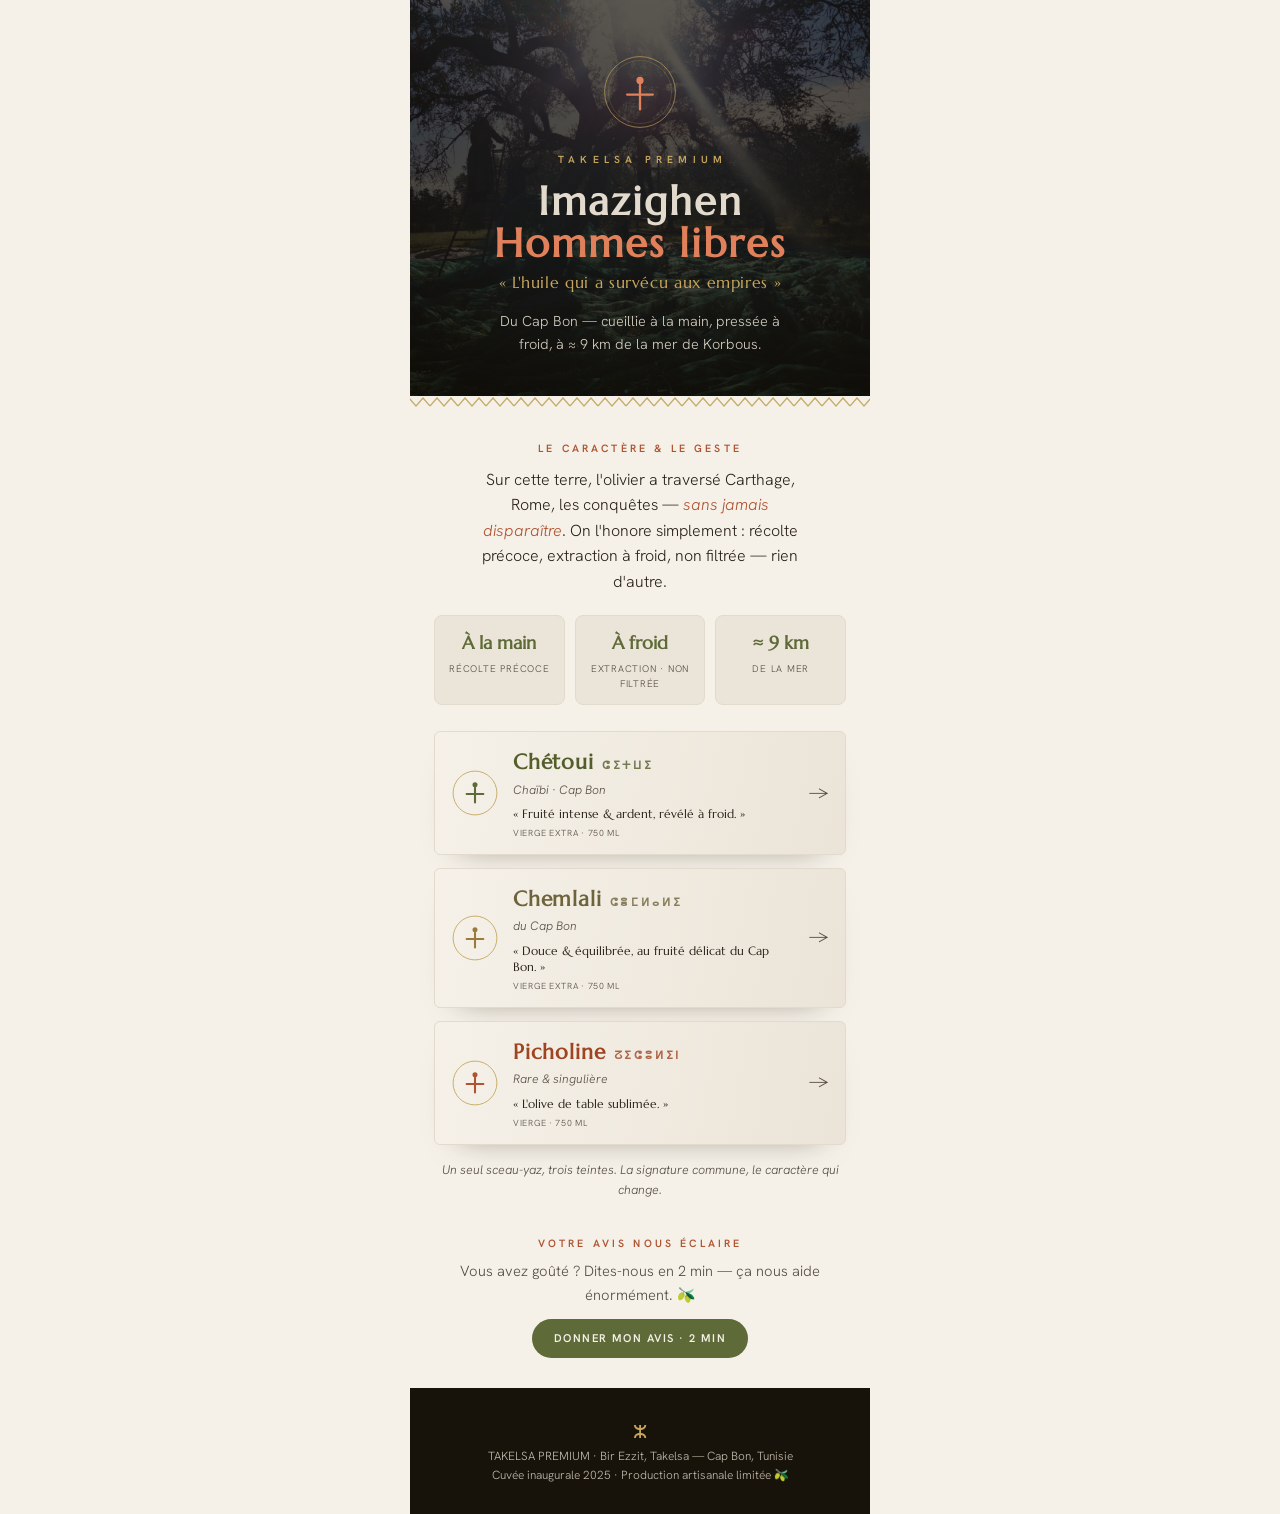
==== index.html @ 205f256e "feat(site): deploie alignement v9 — Marcellus, 9 km Korbous, Bir Ezzit, email retire Aligne le site " ====
<!DOCTYPE html>
<html lang="fr">
<head>
<meta charset="UTF-8" />
<meta name="viewport" content="width=device-width, initial-scale=1.0" />
<title>TAKELSA PREMIUM — Huile d'olive du Cap Bon</title>
<meta name="description" content="Huile d'olive du Cap Bon — Chétoui, Chemlali, Picholine. Récolte 2025, cueillie à la main, pressée à froid." />
<link rel="icon" href="favicon.svg" type="image/svg+xml" />
<meta property="og:type" content="website" />
<meta property="og:site_name" content="TAKELSA PREMIUM" />
<meta property="og:title" content="TAKELSA PREMIUM — L'huile qui a survécu aux empires" />
<meta property="og:description" content="Huile d'olive du Cap Bon · Chétoui · Chemlali · Picholine · Récolte 2025." />
<meta property="og:image" content="https://bh216-tak.github.io/takelsa-premium/img/og-image.jpg" />
<meta property="og:url" content="https://bh216-tak.github.io/takelsa-premium/" />
<meta name="twitter:card" content="summary_large_image" />
<link rel="preconnect" href="https://fonts.googleapis.com">
<link rel="preconnect" href="https://fonts.gstatic.com" crossorigin>
<link href="https://fonts.googleapis.com/css2?family=Marcellus&family=Hanken+Grotesk:wght@300;400;500;600&display=swap" rel="stylesheet">
<style>
  :root{
    --parch:oklch(96% 0.012 85); --parch-2:oklch(92% 0.018 80); --bone:oklch(89% 0.02 80);
    --ink:oklch(26% 0.02 70); --ink-soft:oklch(42% 0.02 70);
    --stone:oklch(19% 0.018 80); --stone-2:oklch(27% 0.02 90);
    --olive:oklch(50% 0.075 120); --gold:oklch(74% 0.10 85); --henna:oklch(55% 0.13 40);
    --line:oklch(82% 0.02 80);
    --display:"Marcellus",Georgia,serif; --body:"Hanken Grotesk","Helvetica Neue",Arial,sans-serif;
  }
  *{box-sizing:border-box;margin:0;padding:0}
  html{scroll-behavior:smooth}
  body{background:var(--parch);color:var(--ink);font-family:var(--body);font-weight:300;line-height:1.6;-webkit-font-smoothing:antialiased}
  .wrap{max-width:460px;margin:0 auto}
  .col{padding:0 24px}

  /* Héro photo + voile sombre (lisibilité) */
  .hero{position:relative;text-align:center;color:var(--bone);padding:54px 24px 40px;
    background:linear-gradient(to bottom, oklch(17% 0.02 80/.70), oklch(15% 0.02 80/.82)),
      url("img/hero-oliviers.jpg") center 30%/cover no-repeat}
  .hero .seal{margin:0 auto 14px}
  .hero .brand{font-weight:600;font-size:.64rem;letter-spacing:.5em;padding-left:.5em;color:var(--gold);text-transform:uppercase}
  .hero h1{font-family:var(--display);font-weight:600;font-size:2.5rem;letter-spacing:.05em;line-height:1.05;margin:12px 0 6px}
  .hero h1 .free{color:oklch(70% 0.13 42)}
  .hero .ethos{font-family:var(--display);font-weight:500;font-size:1rem;letter-spacing:.04em;color:var(--gold)}
  .hero .sub{max-width:36ch;margin:14px auto 0;font-size:.9rem;color:oklch(86% 0.02 85)}

  .weave{height:12px;background-repeat:repeat-x;background-position:center;opacity:.7;
    background-image:url("data:image/svg+xml;utf8,<svg xmlns='http://www.w3.org/2000/svg' width='28' height='12'><path d='M0 10 L7 2 L14 10 L21 2 L28 10' fill='none' stroke='%23b08b2e' stroke-width='1.2'/></svg>")}

  /* Bande intro compacte (caractère + geste fusionnés) */
  .intro{padding:32px 24px 8px;text-align:center}
  .eyebrow{font-weight:600;font-size:.66rem;letter-spacing:.3em;text-transform:uppercase;color:var(--henna)}
  .intro p{font-size:1rem;color:var(--ink);max-width:38ch;margin:10px auto 0}
  .intro em{color:var(--henna);font-style:italic}
  .stats{display:flex;gap:10px;margin:20px auto 0;max-width:412px}
  .stat{flex:1;text-align:center;background:var(--parch-2);border:1px solid var(--bone);border-radius:8px;padding:13px 6px}
  .stat .n{font-family:var(--display);font-weight:600;font-size:1.1rem;color:var(--olive)}
  .stat .l{font-size:.6rem;letter-spacing:.08em;text-transform:uppercase;color:var(--ink-soft);margin-top:4px}

  /* « Un sceau, trois caractères » — étiquettes PAYSAGE, cliquables */
  .shelf{display:flex;flex-direction:column;gap:13px;margin-top:18px}
  a.lab{display:flex;align-items:center;gap:14px;text-decoration:none;color:inherit;
    background:linear-gradient(100deg,var(--parch),var(--parch-2));
    border:1px solid var(--bone);border-radius:6px;padding:14px 16px;
    box-shadow:0 16px 32px -26px oklch(30% 0.04 80/.6);transition:transform .12s ease}
  a.lab:active{transform:scale(.995)}
  .lab .seal{flex:none}
  .lab .mid{flex:1;min-width:0}
  .lab .vname{font-family:var(--display);font-weight:600;font-size:1.3rem;letter-spacing:.04em;display:flex;align-items:baseline;gap:8px}
  .lab .vtifi{font-family:var(--display);font-size:.68rem;letter-spacing:.26em;opacity:.8}
  .lab .terroir{font-style:italic;font-size:.76rem;color:var(--ink-soft);margin-top:1px}
  .lab .phrase{font-family:var(--display);font-size:.74rem;color:var(--ink);margin-top:6px;line-height:1.35}
  .lab .grade{font-size:.55rem;letter-spacing:.08em;text-transform:uppercase;color:var(--ink-soft);margin-top:4px}
  .lab .arrow{flex:none;color:var(--ink-soft);font-size:1.15rem;align-self:center}
  .cap{text-align:center;color:var(--ink-soft);font-size:.78rem;font-style:italic;margin-top:16px}

  .avis{text-align:center;padding:34px 24px 10px}
  .avis p{color:var(--ink-soft);font-size:.92rem}
  .btn{display:inline-block;margin-top:12px;background:var(--olive);color:var(--parch);text-decoration:none;font-weight:600;font-size:.7rem;letter-spacing:.13em;text-transform:uppercase;padding:11px 22px;border-radius:22px}
  .mail{margin-top:14px;font-size:.88rem;color:var(--ink-soft)}
  .mail a{color:var(--ink-soft)}
  footer{background:var(--stone);color:oklch(80% 0.02 85);text-align:center;padding:30px 24px;font-size:.74rem;margin-top:20px}
  footer .tifi{font-family:var(--display);color:var(--gold);font-size:1.1rem}

  /* Apparition douce au scroll + sceau yaz qui se trace */
  @keyframes yaz-draw{ to{ stroke-dashoffset:0 } }
  @keyframes seal-fade{ from{opacity:0} to{opacity:1} }
  @media (prefers-reduced-motion: no-preference){
    .reveal{opacity:0;transform:translateY(14px);transition:opacity .6s ease, transform .6s ease}
    .reveal.in{opacity:1;transform:none}
    .hero .seal{animation:seal-fade 1.6s ease forwards}
    .hero .seal circle,.hero .seal line,.hero .seal path{stroke-dasharray:360;stroke-dashoffset:360;animation:yaz-draw 1.7s ease-out forwards}
  }
</style>
</head>
<body>
<div class="wrap">

  <header class="hero">
    <svg class="seal" width="76" height="76" viewBox="0 0 118 118" aria-label="Sceau TAKELSA — yaz amazigh (homme libre)">
      <circle cx="59" cy="59" r="55" fill="none" stroke="oklch(74% 0.10 85)" stroke-width="1"/>
      <circle cx="59" cy="59" r="49" fill="none" stroke="oklch(74% 0.10 85)" stroke-width="0.5" opacity="0.6"/>
      <g stroke="oklch(70% 0.13 42)" stroke-width="3.6" stroke-linecap="round" fill="none">
        <circle cx="59" cy="41" r="5.6" fill="oklch(70% 0.13 42)" stroke="none"/>
        <line x1="59" y1="48" x2="59" y2="86"/><line x1="39" y1="63" x2="79" y2="63"/></g>
    </svg>
    <div class="brand">Takelsa Premium</div>
    <h1>Imazighen<br/><span class="free">Hommes libres</span></h1>
    <div class="ethos">« L'huile qui a survécu aux empires »</div>
    <p class="sub">Du Cap Bon — cueillie à la main, pressée à froid, à ≈ 9 km de la mer de Korbous.</p>
  </header>

  <div class="weave"></div>

  <section class="intro reveal">
    <div class="eyebrow">Le caractère &amp; le geste</div>
    <p>Sur cette terre, l'olivier a traversé Carthage, Rome, les conquêtes — <em>sans jamais disparaître</em>. On l'honore simplement : récolte précoce, extraction à froid, non filtrée — rien d'autre.</p>
    <div class="stats">
      <div class="stat"><div class="n">À la main</div><div class="l">Récolte précoce</div></div>
      <div class="stat"><div class="n">À froid</div><div class="l">Extraction · non filtrée</div></div>
      <div class="stat"><div class="n">≈ 9 km</div><div class="l">De la mer</div></div>
    </div>
  </section>

  <section class="col reveal">
    <div class="shelf">

      <a class="lab" href="chetoui.html">
        <svg class="seal" width="48" height="48" viewBox="0 0 46 46" aria-hidden="true">
          <circle cx="23" cy="23" r="21" fill="none" stroke="oklch(72% 0.10 85)" stroke-width="0.8"/>
          <g stroke="oklch(50% 0.075 120)" stroke-width="2" stroke-linecap="round" fill="none">
            <circle cx="23" cy="15" r="2.4" fill="oklch(50% 0.075 120)" stroke="none"/>
            <line x1="23" y1="18" x2="23" y2="32"/><line x1="15" y1="24" x2="31" y2="24"/></g>
        </svg>
        <div class="mid">
          <div class="vname" style="color:oklch(46% 0.075 120)">Chétoui <span class="vtifi">ⵛⵉⵜⵡⵉ</span></div>
          <div class="terroir">Chaïbi · Cap Bon</div>
          <div class="phrase">« Fruité intense &amp; ardent, révélé à froid. »</div>
          <div class="grade">Vierge Extra · 750 ml</div>
        </div>
        <span class="arrow">→</span>
      </a>

      <a class="lab" href="chemlali.html">
        <svg class="seal" width="48" height="48" viewBox="0 0 46 46" aria-hidden="true">
          <circle cx="23" cy="23" r="21" fill="none" stroke="oklch(72% 0.10 85)" stroke-width="0.8"/>
          <g stroke="oklch(60% 0.09 85)" stroke-width="2" stroke-linecap="round" fill="none">
            <circle cx="23" cy="15" r="2.4" fill="oklch(60% 0.09 85)" stroke="none"/>
            <line x1="23" y1="18" x2="23" y2="32"/><line x1="15" y1="24" x2="31" y2="24"/></g>
        </svg>
        <div class="mid">
          <div class="vname" style="color:oklch(50% 0.06 95)">Chemlali <span class="vtifi">ⵛⴻⵎⵍⴰⵍⵉ</span></div>
          <div class="terroir">du Cap Bon</div>
          <div class="phrase">« Douce &amp; équilibrée, au fruité délicat du Cap Bon. »</div>
          <div class="grade">Vierge Extra · 750 ml</div>
        </div>
        <span class="arrow">→</span>
      </a>

      <a class="lab" href="picholine.html">
        <svg class="seal" width="48" height="48" viewBox="0 0 46 46" aria-hidden="true">
          <circle cx="23" cy="23" r="21" fill="none" stroke="oklch(72% 0.10 85)" stroke-width="0.8"/>
          <g stroke="oklch(55% 0.13 40)" stroke-width="2" stroke-linecap="round" fill="none">
            <circle cx="23" cy="15" r="2.4" fill="oklch(55% 0.13 40)" stroke="none"/>
            <line x1="23" y1="18" x2="23" y2="32"/><line x1="15" y1="24" x2="31" y2="24"/></g>
        </svg>
        <div class="mid">
          <div class="vname" style="color:oklch(50% 0.13 40)">Picholine <span class="vtifi">ⵒⵉⵛⵓⵍⵉⵏ</span></div>
          <div class="terroir">Rare &amp; singulière</div>
          <div class="phrase">« L'olive de table sublimée. »</div>
          <div class="grade">Vierge · 750 ml</div>
        </div>
        <span class="arrow">→</span>
      </a>

    </div>
    <p class="cap">Un seul sceau-yaz, trois teintes. La signature commune, le caractère qui change.</p>
  </section>

  <section class="avis reveal">
    <div class="eyebrow">Votre avis nous éclaire</div>
    <p style="margin-top:8px">Vous avez goûté ? Dites-nous en 2 min — ça nous aide énormément. 🫒</p>
    <a class="btn" href="https://forms.gle/2v7kGghkRocuxj216">Donner mon avis · 2 min</a>
    <!-- contact : formulaire d'avis uniquement (e-mail perso retiré 16/06) -->
  </section>

  <footer>
    <div class="tifi">ⵣ</div>
    TAKELSA PREMIUM · Bir Ezzit, Takelsa — Cap Bon, Tunisie<br/>Cuvée inaugurale 2025 · Production artisanale limitée 🫒
  </footer>

</div>

<script>
  (function(){
    var els = document.querySelectorAll('.reveal');
    if (window.matchMedia && window.matchMedia('(prefers-reduced-motion: no-preference)').matches && 'IntersectionObserver' in window){
      var io = new IntersectionObserver(function(entries){
        entries.forEach(function(e){ if(e.isIntersecting){ e.target.classList.add('in'); io.unobserve(e.target); } });
      }, {threshold:.12});
      els.forEach(function(el){ io.observe(el); });
    } else {
      els.forEach(function(el){ el.classList.add('in'); });
    }
  })();
</script>
</body>
</html>
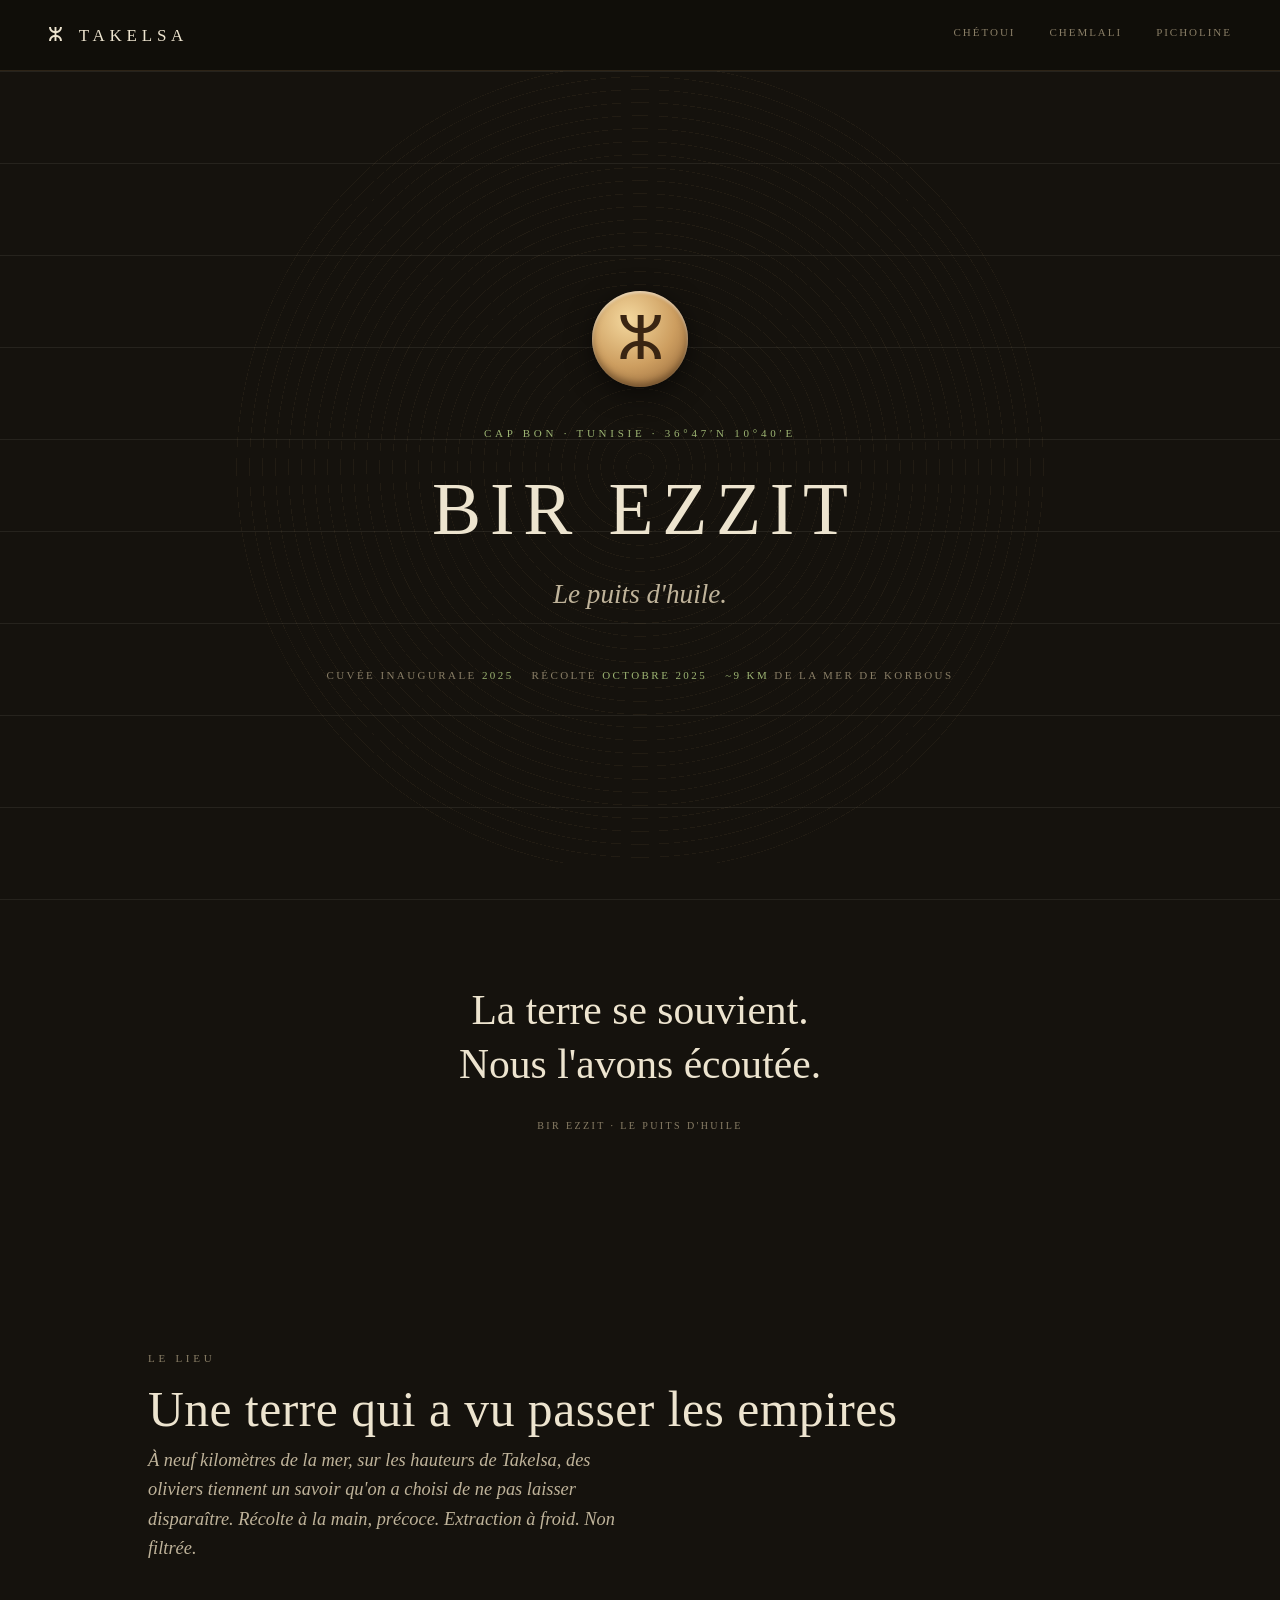
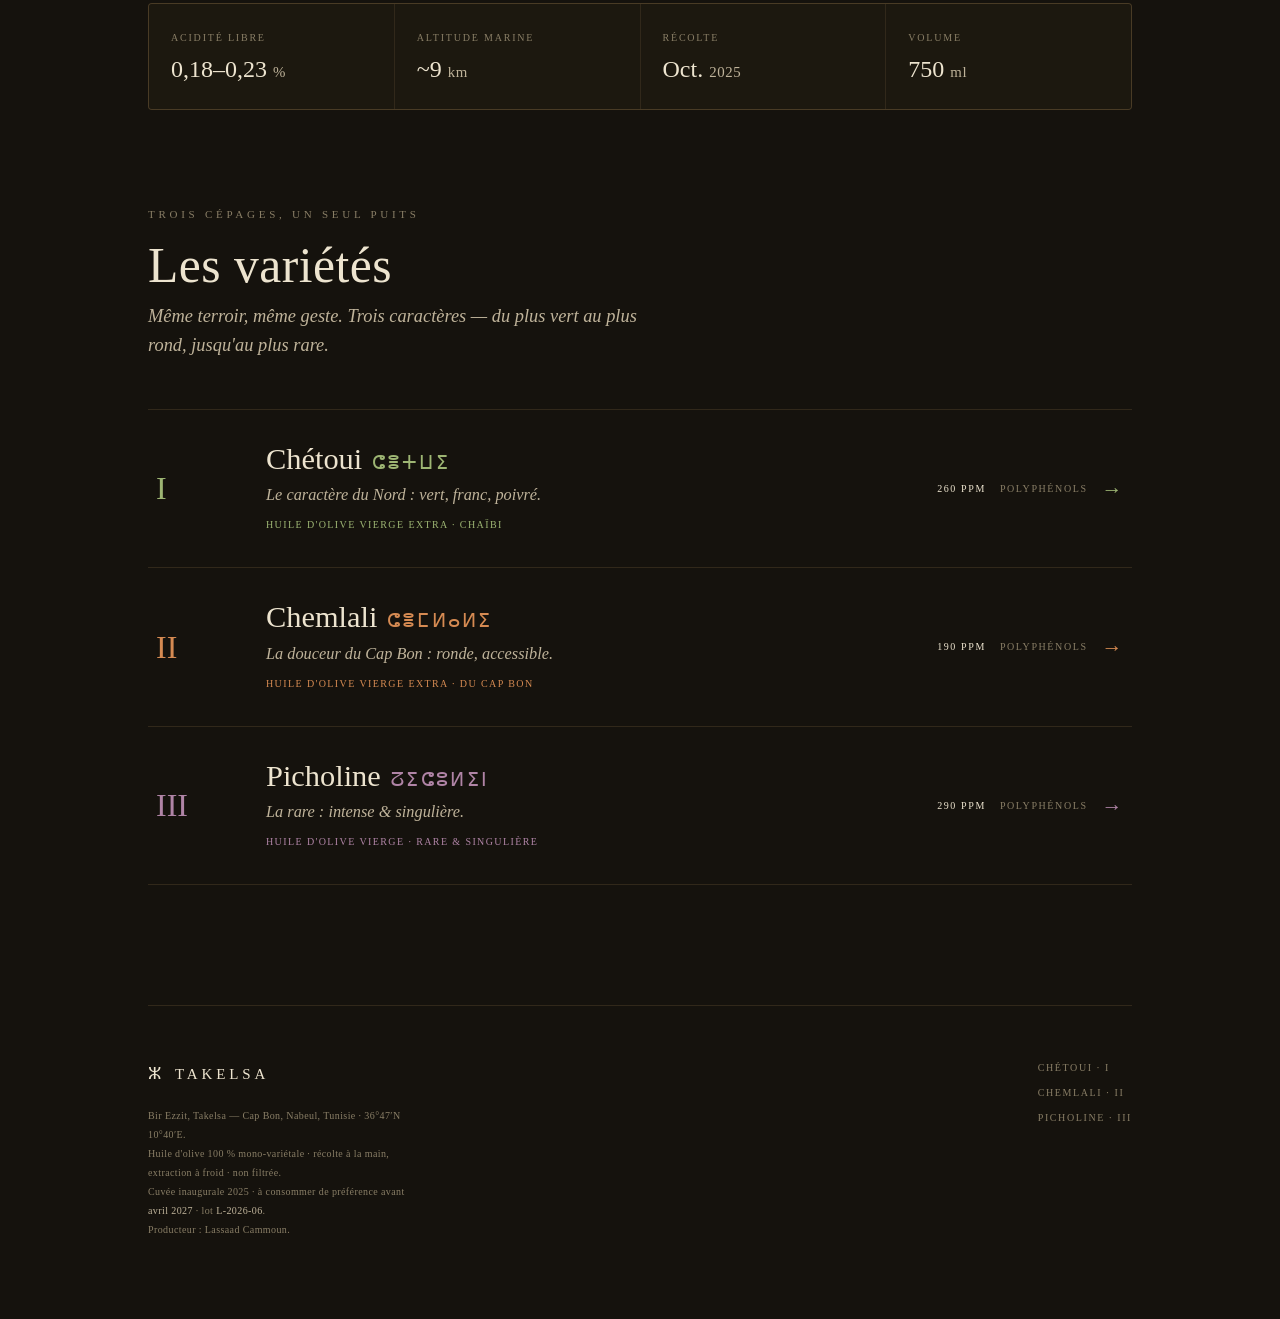
==== commit 23d48eb0: "feat(site): refonte Le Puits (Claude Design) - tellurique, sobre, humble 4 pages refondues (accueil " ====
--- a/index.html
+++ b/index.html
@@ -1,206 +1,124 @@
+<!-- @dsCard group="Site" viewport="1080x760" name="Site — Accueil" subtitle="Registre tellurique Imazighen · le terroir en avant, le producteur effacé" -->
 <!DOCTYPE html>
 <html lang="fr">
 <head>
-<meta charset="UTF-8" />
-<meta name="viewport" content="width=device-width, initial-scale=1.0" />
-<title>TAKELSA PREMIUM — Huile d'olive du Cap Bon</title>
-<meta name="description" content="Huile d'olive du Cap Bon — Chétoui, Chemlali, Picholine. Récolte 2025, cueillie à la main, pressée à froid." />
-<link rel="icon" href="favicon.svg" type="image/svg+xml" />
-<meta property="og:type" content="website" />
-<meta property="og:site_name" content="TAKELSA PREMIUM" />
-<meta property="og:title" content="TAKELSA PREMIUM — L'huile qui a survécu aux empires" />
-<meta property="og:description" content="Huile d'olive du Cap Bon · Chétoui · Chemlali · Picholine · Récolte 2025." />
-<meta property="og:image" content="https://bh216-tak.github.io/takelsa-premium/img/og-image.jpg" />
-<meta property="og:url" content="https://bh216-tak.github.io/takelsa-premium/" />
-<meta name="twitter:card" content="summary_large_image" />
-<link rel="preconnect" href="https://fonts.googleapis.com">
-<link rel="preconnect" href="https://fonts.gstatic.com" crossorigin>
-<link href="https://fonts.googleapis.com/css2?family=Marcellus&family=Hanken+Grotesk:wght@300;400;500;600&display=swap" rel="stylesheet">
-<style>
-  :root{
-    --parch:oklch(96% 0.012 85); --parch-2:oklch(92% 0.018 80); --bone:oklch(89% 0.02 80);
-    --ink:oklch(26% 0.02 70); --ink-soft:oklch(42% 0.02 70);
-    --stone:oklch(19% 0.018 80); --stone-2:oklch(27% 0.02 90);
-    --olive:oklch(50% 0.075 120); --gold:oklch(74% 0.10 85); --henna:oklch(55% 0.13 40);
-    --line:oklch(82% 0.02 80);
-    --display:"Marcellus",Georgia,serif; --body:"Hanken Grotesk","Helvetica Neue",Arial,sans-serif;
-  }
-  *{box-sizing:border-box;margin:0;padding:0}
-  html{scroll-behavior:smooth}
-  body{background:var(--parch);color:var(--ink);font-family:var(--body);font-weight:300;line-height:1.6;-webkit-font-smoothing:antialiased}
-  .wrap{max-width:460px;margin:0 auto}
-  .col{padding:0 24px}
+<meta charset="utf-8" />
+<meta name="viewport" content="width=device-width, initial-scale=1" />
+<title>TAKELSA PREMIUM — Bir Ezzit, le puits d'huile</title>
+<link rel="stylesheet" href="../../styles.css" />
+<link rel="stylesheet" href="site.css" />
+</head>
+<body data-cepage="chetoui">
 
-  /* Héro photo + voile sombre (lisibilité) */
-  .hero{position:relative;text-align:center;color:var(--bone);padding:54px 24px 40px;
-    background:linear-gradient(to bottom, oklch(17% 0.02 80/.70), oklch(15% 0.02 80/.82)),
-      url("img/hero-oliviers.jpg") center 30%/cover no-repeat}
-  .hero .seal{margin:0 auto 14px}
-  .hero .brand{font-weight:600;font-size:.64rem;letter-spacing:.5em;padding-left:.5em;color:var(--gold);text-transform:uppercase}
-  .hero h1{font-family:var(--display);font-weight:600;font-size:2.5rem;letter-spacing:.05em;line-height:1.05;margin:12px 0 6px}
-  .hero h1 .free{color:oklch(70% 0.13 42)}
-  .hero .ethos{font-family:var(--display);font-weight:500;font-size:1rem;letter-spacing:.04em;color:var(--gold)}
-  .hero .sub{max-width:36ch;margin:14px auto 0;font-size:.9rem;color:oklch(86% 0.02 85)}
+  <nav class="nav">
+    <a class="brand" href="index.html"><span class="y">ⵣ</span><span class="wm">TAKELSA</span></a>
+    <div class="links">
+      <a href="chetoui.html">Chétoui</a>
+      <a href="chemlali.html">Chemlali</a>
+      <a href="picholine.html">Picholine</a>
+    </div>
+  </nav>
 
-  .weave{height:12px;background-repeat:repeat-x;background-position:center;opacity:.7;
-    background-image:url("data:image/svg+xml;utf8,<svg xmlns='http://www.w3.org/2000/svg' width='28' height='12'><path d='M0 10 L7 2 L14 10 L21 2 L28 10' fill='none' stroke='%23b08b2e' stroke-width='1.2'/></svg>")}
-
-  /* Bande intro compacte (caractère + geste fusionnés) */
-  .intro{padding:32px 24px 8px;text-align:center}
-  .eyebrow{font-weight:600;font-size:.66rem;letter-spacing:.3em;text-transform:uppercase;color:var(--henna)}
-  .intro p{font-size:1rem;color:var(--ink);max-width:38ch;margin:10px auto 0}
-  .intro em{color:var(--henna);font-style:italic}
-  .stats{display:flex;gap:10px;margin:20px auto 0;max-width:412px}
-  .stat{flex:1;text-align:center;background:var(--parch-2);border:1px solid var(--bone);border-radius:8px;padding:13px 6px}
-  .stat .n{font-family:var(--display);font-weight:600;font-size:1.1rem;color:var(--olive)}
-  .stat .l{font-size:.6rem;letter-spacing:.08em;text-transform:uppercase;color:var(--ink-soft);margin-top:4px}
-
-  /* « Un sceau, trois caractères » — étiquettes PAYSAGE, cliquables */
-  .shelf{display:flex;flex-direction:column;gap:13px;margin-top:18px}
-  a.lab{display:flex;align-items:center;gap:14px;text-decoration:none;color:inherit;
-    background:linear-gradient(100deg,var(--parch),var(--parch-2));
-    border:1px solid var(--bone);border-radius:6px;padding:14px 16px;
-    box-shadow:0 16px 32px -26px oklch(30% 0.04 80/.6);transition:transform .12s ease}
-  a.lab:active{transform:scale(.995)}
-  .lab .seal{flex:none}
-  .lab .mid{flex:1;min-width:0}
-  .lab .vname{font-family:var(--display);font-weight:600;font-size:1.3rem;letter-spacing:.04em;display:flex;align-items:baseline;gap:8px}
-  .lab .vtifi{font-family:var(--display);font-size:.68rem;letter-spacing:.26em;opacity:.8}
-  .lab .terroir{font-style:italic;font-size:.76rem;color:var(--ink-soft);margin-top:1px}
-  .lab .phrase{font-family:var(--display);font-size:.74rem;color:var(--ink);margin-top:6px;line-height:1.35}
-  .lab .grade{font-size:.55rem;letter-spacing:.08em;text-transform:uppercase;color:var(--ink-soft);margin-top:4px}
-  .lab .arrow{flex:none;color:var(--ink-soft);font-size:1.15rem;align-self:center}
-  .cap{text-align:center;color:var(--ink-soft);font-size:.78rem;font-style:italic;margin-top:16px}
-
-  .avis{text-align:center;padding:34px 24px 10px}
-  .avis p{color:var(--ink-soft);font-size:.92rem}
-  .btn{display:inline-block;margin-top:12px;background:var(--olive);color:var(--parch);text-decoration:none;font-weight:600;font-size:.7rem;letter-spacing:.13em;text-transform:uppercase;padding:11px 22px;border-radius:22px}
-  .mail{margin-top:14px;font-size:.88rem;color:var(--ink-soft)}
-  .mail a{color:var(--ink-soft)}
-  footer{background:var(--stone);color:oklch(80% 0.02 85);text-align:center;padding:30px 24px;font-size:.74rem;margin-top:20px}
-  footer .tifi{font-family:var(--display);color:var(--gold);font-size:1.1rem}
-
-  /* Apparition douce au scroll + sceau yaz qui se trace */
-  @keyframes yaz-draw{ to{ stroke-dashoffset:0 } }
-  @keyframes seal-fade{ from{opacity:0} to{opacity:1} }
-  @media (prefers-reduced-motion: no-preference){
-    .reveal{opacity:0;transform:translateY(14px);transition:opacity .6s ease, transform .6s ease}
-    .reveal.in{opacity:1;transform:none}
-    .hero .seal{animation:seal-fade 1.6s ease forwards}
-    .hero .seal circle,.hero .seal line,.hero .seal path{stroke-dasharray:360;stroke-dashoffset:360;animation:yaz-draw 1.7s ease-out forwards}
-  }
-</style>
-</head>
-<body>
-<div class="wrap">
-
+  <!-- ===== HERO ===== -->
   <header class="hero">
-    <svg class="seal" width="76" height="76" viewBox="0 0 118 118" aria-label="Sceau TAKELSA — yaz amazigh (homme libre)">
-      <circle cx="59" cy="59" r="55" fill="none" stroke="oklch(74% 0.10 85)" stroke-width="1"/>
-      <circle cx="59" cy="59" r="49" fill="none" stroke="oklch(74% 0.10 85)" stroke-width="0.5" opacity="0.6"/>
-      <g stroke="oklch(70% 0.13 42)" stroke-width="3.6" stroke-linecap="round" fill="none">
-        <circle cx="59" cy="41" r="5.6" fill="oklch(70% 0.13 42)" stroke="none"/>
-        <line x1="59" y1="48" x2="59" y2="86"/><line x1="39" y1="63" x2="79" y2="63"/></g>
-    </svg>
-    <div class="brand">Takelsa Premium</div>
-    <h1>Imazighen<br/><span class="free">Hommes libres</span></h1>
-    <div class="ethos">« L'huile qui a survécu aux empires »</div>
-    <p class="sub">Du Cap Bon — cueillie à la main, pressée à froid, à ≈ 9 km de la mer de Korbous.</p>
+    <div class="puits"></div>
+    <div class="coin">ⵣ</div>
+    <div class="eyebrow">Cap Bon · Tunisie · 36°47′N 10°40′E</div>
+    <h1 class="display">BIR EZZIT</h1>
+    <div class="lede">Le puits d'huile.</div>
+    <div class="coords">
+      <span>Cuvée inaugurale <b>2025</b></span>
+      <span>Récolte <b>octobre 2025</b></span>
+      <span><b>~9 km</b> de la mer de Korbous</span>
+    </div>
   </header>
 
-  <div class="weave"></div>
+  <div class="wrap">
 
-  <section class="intro reveal">
-    <div class="eyebrow">Le caractère &amp; le geste</div>
-    <p>Sur cette terre, l'olivier a traversé Carthage, Rome, les conquêtes — <em>sans jamais disparaître</em>. On l'honore simplement : récolte précoce, extraction à froid, non filtrée — rien d'autre.</p>
-    <div class="stats">
-      <div class="stat"><div class="n">À la main</div><div class="l">Récolte précoce</div></div>
-      <div class="stat"><div class="n">À froid</div><div class="l">Extraction · non filtrée</div></div>
-      <div class="stat"><div class="n">≈ 9 km</div><div class="l">De la mer</div></div>
-    </div>
-  </section>
+    <!-- ===== MANIFESTO ===== -->
+    <section class="manifesto reveal">
+      <p>La terre se souvient. Nous l'avons écoutée.</p>
+      <div class="src">Bir Ezzit · le puits d'huile</div>
+    </section>
 
-  <section class="col reveal">
-    <div class="shelf">
+    <!-- ===== TERROIR ===== -->
+    <section>
+      <div class="shead reveal">
+        <span class="eyebrow dim">Le lieu</span>
+        <h2 class="display">Une terre qui a vu passer les empires</h2>
+        <p class="sub">À neuf kilomètres de la mer, sur les hauteurs de Takelsa, des oliviers tiennent un savoir qu'on a choisi de ne pas laisser disparaître. Récolte à la main, précoce. Extraction à froid. Non filtrée.</p>
+      </div>
+      <div class="facts-strip reveal">
+        <div class="cell"><div class="k">Acidité libre</div><div class="v">0,18–0,23 <small>%</small></div></div>
+        <div class="cell"><div class="k">Altitude marine</div><div class="v">~9 <small>km</small></div></div>
+        <div class="cell"><div class="k">Récolte</div><div class="v">Oct. <small>2025</small></div></div>
+        <div class="cell"><div class="k">Volume</div><div class="v">750 <small>ml</small></div></div>
+      </div>
+    </section>
 
-      <a class="lab" href="chetoui.html">
-        <svg class="seal" width="48" height="48" viewBox="0 0 46 46" aria-hidden="true">
-          <circle cx="23" cy="23" r="21" fill="none" stroke="oklch(72% 0.10 85)" stroke-width="0.8"/>
-          <g stroke="oklch(50% 0.075 120)" stroke-width="2" stroke-linecap="round" fill="none">
-            <circle cx="23" cy="15" r="2.4" fill="oklch(50% 0.075 120)" stroke="none"/>
-            <line x1="23" y1="18" x2="23" y2="32"/><line x1="15" y1="24" x2="31" y2="24"/></g>
-        </svg>
-        <div class="mid">
-          <div class="vname" style="color:oklch(46% 0.075 120)">Chétoui <span class="vtifi">ⵛⵉⵜⵡⵉ</span></div>
-          <div class="terroir">Chaïbi · Cap Bon</div>
-          <div class="phrase">« Fruité intense &amp; ardent, révélé à froid. »</div>
-          <div class="grade">Vierge Extra · 750 ml</div>
+    <!-- ===== LES TROIS ===== -->
+    <section>
+      <div class="shead reveal">
+        <span class="eyebrow dim">Trois cépages, un seul puits</span>
+        <h2 class="display">Les variétés</h2>
+        <p class="sub">Même terroir, même geste. Trois caractères — du plus vert au plus rond, jusqu'au plus rare.</p>
+      </div>
+
+      <div class="varlist reveal">
+        <a class="varrow" href="chetoui.html" style="--vacc:#9DB573">
+          <div class="num">I</div>
+          <div class="meta">
+            <div class="nm">Chétoui<span class="tif">ⵛⴻⵜⵡⵉ</span></div>
+            <div class="ln">Le caractère du Nord : vert, franc, poivré.</div>
+            <div class="cl">Huile d'Olive Vierge Extra · Chaïbi</div>
+          </div>
+          <div class="go"><span class="poly">260 ppm</span><span>polyphénols</span><span class="arr">→</span></div>
+        </a>
+
+        <a class="varrow" href="chemlali.html" style="--vacc:#D58A52">
+          <div class="num">II</div>
+          <div class="meta">
+            <div class="nm">Chemlali<span class="tif">ⵛⴻⵎⵍⴰⵍⵉ</span></div>
+            <div class="ln">La douceur du Cap Bon : ronde, accessible.</div>
+            <div class="cl">Huile d'Olive Vierge Extra · du Cap Bon</div>
+          </div>
+          <div class="go"><span class="poly">190 ppm</span><span>polyphénols</span><span class="arr">→</span></div>
+        </a>
+
+        <a class="varrow" href="picholine.html" style="--vacc:#B084A6">
+          <div class="num">III</div>
+          <div class="meta">
+            <div class="nm">Picholine<span class="tif">ⵒⵉⵛⵓⵍⵉⵏ</span></div>
+            <div class="ln">La rare : intense &amp; singulière.</div>
+            <div class="cl">Huile d'Olive Vierge · rare &amp; singulière</div>
+          </div>
+          <div class="go"><span class="poly">290 ppm</span><span>polyphénols</span><span class="arr">→</span></div>
+        </a>
+      </div>
+    </section>
+
+    <!-- ===== FOOTER ===== -->
+    <footer class="foot reveal">
+      <div class="frow">
+        <div>
+          <div class="brand"><span class="y">ⵣ</span><span class="wm">TAKELSA</span></div>
+          <p class="legal" style="margin-top:18px">
+            Bir Ezzit, Takelsa — Cap Bon, Nabeul, Tunisie · 36°47′N 10°40′E.<br>
+            Huile d'olive 100 % mono-variétale · récolte à la main, extraction à froid · non filtrée.<br>
+            Cuvée inaugurale 2025 · à consommer de préférence avant <b>avril 2027</b> · lot <b>L-2026-06</b>.<br>
+            Producteur : Lassaad Cammoun.
+          </p>
         </div>
-        <span class="arrow">→</span>
-      </a>
+        <div class="links">
+          <a href="chetoui.html">Chétoui · I</a>
+          <a href="chemlali.html">Chemlali · II</a>
+          <a href="picholine.html">Picholine · III</a>
+        </div>
+      </div>
+    </footer>
 
-      <a class="lab" href="chemlali.html">
-        <svg class="seal" width="48" height="48" viewBox="0 0 46 46" aria-hidden="true">
-          <circle cx="23" cy="23" r="21" fill="none" stroke="oklch(72% 0.10 85)" stroke-width="0.8"/>
-          <g stroke="oklch(60% 0.09 85)" stroke-width="2" stroke-linecap="round" fill="none">
-            <circle cx="23" cy="15" r="2.4" fill="oklch(60% 0.09 85)" stroke="none"/>
-            <line x1="23" y1="18" x2="23" y2="32"/><line x1="15" y1="24" x2="31" y2="24"/></g>
-        </svg>
-        <div class="mid">
-          <div class="vname" style="color:oklch(50% 0.06 95)">Chemlali <span class="vtifi">ⵛⴻⵎⵍⴰⵍⵉ</span></div>
-          <div class="terroir">du Cap Bon</div>
-          <div class="phrase">« Douce &amp; équilibrée, au fruité délicat du Cap Bon. »</div>
-          <div class="grade">Vierge Extra · 750 ml</div>
-        </div>
-        <span class="arrow">→</span>
-      </a>
+  </div>
 
-      <a class="lab" href="picholine.html">
-        <svg class="seal" width="48" height="48" viewBox="0 0 46 46" aria-hidden="true">
-          <circle cx="23" cy="23" r="21" fill="none" stroke="oklch(72% 0.10 85)" stroke-width="0.8"/>
-          <g stroke="oklch(55% 0.13 40)" stroke-width="2" stroke-linecap="round" fill="none">
-            <circle cx="23" cy="15" r="2.4" fill="oklch(55% 0.13 40)" stroke="none"/>
-            <line x1="23" y1="18" x2="23" y2="32"/><line x1="15" y1="24" x2="31" y2="24"/></g>
-        </svg>
-        <div class="mid">
-          <div class="vname" style="color:oklch(50% 0.13 40)">Picholine <span class="vtifi">ⵒⵉⵛⵓⵍⵉⵏ</span></div>
-          <div class="terroir">Rare &amp; singulière</div>
-          <div class="phrase">« L'olive de table sublimée. »</div>
-          <div class="grade">Vierge · 750 ml</div>
-        </div>
-        <span class="arrow">→</span>
-      </a>
-
-    </div>
-    <p class="cap">Un seul sceau-yaz, trois teintes. La signature commune, le caractère qui change.</p>
-  </section>
-
-  <section class="avis reveal">
-    <div class="eyebrow">Votre avis nous éclaire</div>
-    <p style="margin-top:8px">Vous avez goûté ? Dites-nous en 2 min — ça nous aide énormément. 🫒</p>
-    <a class="btn" href="https://forms.gle/2v7kGghkRocuxj216">Donner mon avis · 2 min</a>
-    <!-- contact : formulaire d'avis uniquement (e-mail perso retiré 16/06) -->
-  </section>
-
-  <footer>
-    <div class="tifi">ⵣ</div>
-    TAKELSA PREMIUM · Bir Ezzit, Takelsa — Cap Bon, Tunisie<br/>Cuvée inaugurale 2025 · Production artisanale limitée 🫒
-  </footer>
-
-</div>
-
-<script>
-  (function(){
-    var els = document.querySelectorAll('.reveal');
-    if (window.matchMedia && window.matchMedia('(prefers-reduced-motion: no-preference)').matches && 'IntersectionObserver' in window){
-      var io = new IntersectionObserver(function(entries){
-        entries.forEach(function(e){ if(e.isIntersecting){ e.target.classList.add('in'); io.unobserve(e.target); } });
-      }, {threshold:.12});
-      els.forEach(function(el){ io.observe(el); });
-    } else {
-      els.forEach(function(el){ el.classList.add('in'); });
-    }
-  })();
-</script>
+  <script src="site.js"></script>
 </body>
 </html>
--- a/site.css
+++ b/site.css
@@ -0,0 +1,191 @@
+/* TAKELSA PREMIUM — site (registre tellurique « Imazighen »)
+   Le site a le droit d'être plus profond que l'étiquette : fond sombre,
+   beaucoup de vide, le terroir et l'huile en avant, le producteur effacé.
+   Anti-slop : pas de drapeau, pas de folklore, pas de gradient text,
+   pas de glassmorphism. Le cuivre est le seul métal. */
+
+:root{
+  --night:    #100E09;   /* fond le plus profond */
+  --soil:     #15120D;   /* fond de base */
+  --soil-2:   #1C180F;   /* panneau surélevé */
+  --soil-3:   #221C12;   /* panneau le plus clair */
+  --strata:   rgba(218,174,110,.14);  /* hairline cuivrée sur sombre */
+  --strata-2: rgba(241,233,216,.08);
+
+  --on-soil:      #EDE4CF;   /* texte principal */
+  --on-soil-soft: #BFB39A;   /* secondaire */
+  --on-soil-mut:  #897E66;   /* tertiaire / légendes */
+
+  --acc:      var(--copper-hi);   /* accent par défaut (cuivre) */
+  --acc-deep: var(--copper);
+
+  --maxw: 1080px;
+}
+
+/* accents par cépage, éclaircis pour vivre sur le sombre */
+body[data-cepage="chetoui"] { --acc:#9DB573; --acc-deep:#6E8347; }
+body[data-cepage="chemlali"]{ --acc:#D58A52; --acc-deep:#A85F30; }
+body[data-cepage="picholine"]{ --acc:#AE83A4; --acc-deep:#76507060; }
+body[data-cepage="picholine"]{ --acc:#B084A6; --acc-deep:#7A5570; }
+
+*{box-sizing:border-box;}
+html{scroll-behavior:smooth;}
+body{
+  margin:0;background:var(--soil);color:var(--on-soil);
+  font-family:var(--font-sans);-webkit-font-smoothing:antialiased;
+  line-height:1.6;
+  /* strates sédimentaires + puits, extrêmement discrets */
+  background-image:
+    repeating-linear-gradient(0deg, var(--strata-2) 0 1px, transparent 1px 92px);
+  background-attachment:fixed;
+}
+
+/* ---- typographic primitives ---- */
+.display{font-family:var(--font-display);font-weight:400;letter-spacing:.01em;line-height:1.02;}
+.serif{font-family:var(--font-serif);}
+.mono{font-family:var(--font-mono);}
+.glyph{font-family:var(--font-glyph);}
+.eyebrow{font-family:var(--font-mono);font-size:11px;letter-spacing:.34em;text-transform:uppercase;color:var(--acc);}
+.eyebrow.dim{color:var(--on-soil-mut);}
+
+a{color:inherit;text-decoration:none;}
+
+/* ---- top nav (sobre, fixe) ---- */
+.nav{position:sticky;top:0;z-index:20;display:flex;align-items:center;justify-content:space-between;
+  padding:20px clamp(20px,5vw,48px);background:rgba(16,14,9,.82);border-bottom:1px solid var(--strata);
+  backdrop-filter:blur(2px);}
+.nav .brand{display:flex;align-items:baseline;gap:11px;}
+.nav .brand .y{font-family:var(--font-glyph);font-size:19px;color:var(--copper-hi);}
+.nav .brand .wm{font-family:var(--font-display);font-size:17px;letter-spacing:.28em;text-indent:.28em;color:var(--on-soil);}
+.nav .links{display:flex;gap:clamp(14px,3vw,34px);}
+.nav .links a{font-family:var(--font-mono);font-size:11px;letter-spacing:.18em;text-transform:uppercase;color:var(--on-soil-mut);
+  padding-bottom:4px;border-bottom:1px solid transparent;transition:color .25s,border-color .25s;}
+.nav .links a:hover{color:var(--on-soil);}
+.nav .links a[aria-current="page"]{color:var(--acc);border-color:var(--acc-deep);}
+
+/* ---- layout shell ---- */
+.wrap{max-width:var(--maxw);margin:0 auto;padding:0 clamp(20px,5vw,48px);}
+section{position:relative;}
+
+/* ---- puits motif (réutilisable, discret) ---- */
+.puits{position:absolute;border-radius:50%;pointer-events:none;
+  background:repeating-radial-gradient(circle at center, var(--strata) 0 .6px, transparent .6px 13px);
+  opacity:.6;}
+
+/* ---- hero accueil ---- */
+.hero{min-height:88vh;display:flex;flex-direction:column;justify-content:center;align-items:center;text-align:center;
+  padding:120px 0 80px;position:relative;overflow:hidden;}
+.hero .puits{width:min(86vw,820px);height:min(86vw,820px);top:50%;left:50%;transform:translate(-50%,-50%);opacity:.45;}
+.hero .coin{position:relative;width:96px;height:96px;border-radius:50%;display:grid;place-items:center;
+  font-family:var(--font-glyph);font-size:60px;color:#3A2512;margin-bottom:38px;
+  background:radial-gradient(circle at 38% 30%, #F4D89E, #CD9E60 52%, #8C5F33);
+  box-shadow:inset 0 2px 3px rgba(255,255,255,.5), inset 0 -4px 7px rgba(58,37,18,.5), 0 6px 26px rgba(0,0,0,.55);}
+.hero .eyebrow{position:relative;margin-bottom:30px;}
+.hero h1{position:relative;font-family:var(--font-display);font-weight:400;font-size:clamp(2.4rem,7vw,4.6rem);
+  letter-spacing:.12em;text-indent:.12em;margin:0;color:var(--on-soil);white-space:nowrap;}
+.hero .lede{position:relative;font-family:var(--font-serif);font-style:italic;font-size:clamp(1.2rem,3vw,1.7rem);
+  color:var(--on-soil-soft);margin-top:26px;white-space:nowrap;}
+.hero .coords{position:relative;margin-top:50px;font-family:var(--font-mono);font-size:11px;letter-spacing:.22em;
+  text-transform:uppercase;color:var(--on-soil-mut);display:flex;gap:18px;flex-wrap:wrap;justify-content:center;}
+.hero .coords b{color:var(--acc);font-weight:400;}
+
+/* ---- generic section heading ---- */
+.shead{padding:96px 0 0;}
+.shead .eyebrow{display:block;}
+.shead h2{font-family:var(--font-display);font-weight:400;font-size:clamp(2rem,4.5vw,3.1rem);margin:18px 0 0;color:var(--on-soil);}
+.shead .sub{font-family:var(--font-serif);font-style:italic;color:var(--on-soil-soft);font-size:1.15rem;margin-top:10px;max-width:54ch;}
+
+/* ---- manifesto band ---- */
+.manifesto{padding:120px 0;text-align:center;}
+.manifesto p{font-family:var(--font-display);font-weight:400;font-size:clamp(1.6rem,4vw,2.6rem);line-height:1.3;
+  color:var(--on-soil);max-width:18ch;margin:0 auto;}
+.manifesto .src{margin-top:26px;font-family:var(--font-mono);font-size:10px;letter-spacing:.24em;text-transform:uppercase;color:var(--on-soil-mut);}
+
+/* ---- terroir facts strip ---- */
+.facts-strip{display:grid;grid-template-columns:repeat(4,1fr);gap:1px;background:var(--strata);
+  border:1px solid var(--strata);border-radius:4px;overflow:hidden;margin-top:40px;}
+.facts-strip .cell{background:var(--soil-2);padding:26px 22px;}
+.facts-strip .k{font-family:var(--font-mono);font-size:10px;letter-spacing:.18em;text-transform:uppercase;color:var(--on-soil-mut);}
+.facts-strip .v{font-family:var(--font-display);font-size:1.5rem;color:var(--on-soil);margin-top:10px;line-height:1.1;}
+.facts-strip .v small{font-family:var(--font-mono);font-size:.62em;letter-spacing:.04em;color:var(--on-soil-soft);}
+@media(max-width:720px){.facts-strip{grid-template-columns:repeat(2,1fr);}}
+
+/* ---- variety index (accueil) ---- */
+.varlist{margin-top:48px;border-top:1px solid var(--strata);}
+.varrow{display:grid;grid-template-columns:64px 1fr auto;gap:clamp(16px,4vw,46px);align-items:center;
+  padding:34px 8px;border-bottom:1px solid var(--strata);transition:background .3s,padding-left .3s;position:relative;}
+.varrow:hover{background:var(--soil-2);padding-left:20px;}
+.varrow .num{font-family:var(--font-display);font-size:2rem;color:var(--vacc);}
+.varrow .meta .nm{font-family:var(--font-display);font-size:1.9rem;color:var(--on-soil);line-height:1;}
+.varrow .meta .nm .tif{font-family:var(--font-glyph);font-size:.62em;color:var(--vacc);margin-left:.5em;letter-spacing:.12em;}
+.varrow .meta .ln{font-family:var(--font-serif);font-style:italic;color:var(--on-soil-soft);margin-top:8px;font-size:1.02rem;}
+.varrow .meta .cl{font-family:var(--font-mono);font-size:10px;letter-spacing:.14em;text-transform:uppercase;color:var(--vacc);margin-top:9px;}
+.varrow .go{display:flex;align-items:center;gap:14px;font-family:var(--font-mono);font-size:10px;letter-spacing:.16em;text-transform:uppercase;color:var(--on-soil-mut);}
+.varrow .go .poly{color:var(--on-soil);}
+.varrow .go .arr{font-size:1.3rem;color:var(--vacc);transition:transform .3s;}
+.varrow:hover .go .arr{transform:translateX(6px);}
+@media(max-width:640px){.varrow{grid-template-columns:48px 1fr;}.varrow .go{grid-column:2;justify-content:flex-start;margin-top:6px;}}
+
+/* ---- variety page header ---- */
+.vhero{padding:140px 0 60px;position:relative;overflow:hidden;}
+.vhero .puits{width:min(60vw,560px);height:min(60vw,560px);top:-10%;right:-12%;opacity:.5;}
+.vhero .num{font-family:var(--font-display);font-size:1.4rem;color:var(--acc);letter-spacing:.2em;}
+.vhero h1{font-family:var(--font-display);font-weight:400;font-size:clamp(3rem,8vw,5.6rem);margin:14px 0 0;color:var(--on-soil);line-height:1;}
+.vhero .tif{font-family:var(--font-glyph);font-size:1.5rem;color:var(--acc);letter-spacing:.2em;margin-top:18px;}
+.vhero .cl{font-family:var(--font-mono);font-size:12px;letter-spacing:.16em;text-transform:uppercase;color:var(--acc);margin-top:18px;}
+.vhero .lede{font-family:var(--font-serif);font-style:italic;font-size:clamp(1.3rem,3vw,1.8rem);color:var(--on-soil-soft);
+  margin-top:34px;max-width:30ch;line-height:1.35;}
+
+/* ---- two-column body ---- */
+.vgrid{display:grid;grid-template-columns:1.15fr .85fr;gap:clamp(30px,6vw,80px);padding:60px 0 0;align-items:start;}
+@media(max-width:820px){.vgrid{grid-template-columns:1fr;gap:48px;}}
+.prose p{font-family:var(--font-serif);font-size:1.18rem;line-height:1.7;color:var(--on-soil-soft);max-width:42ch;}
+.prose p+p{margin-top:20px;}
+.prose .accords{display:flex;flex-wrap:wrap;gap:9px;margin-top:30px;}
+.prose .accords span{font-family:var(--font-mono);font-size:10px;letter-spacing:.08em;text-transform:uppercase;
+  border:1px solid var(--acc-deep);color:var(--acc);padding:7px 12px;border-radius:2px;}
+
+/* ---- profile bars (cohérent avec l'étiquette) ---- */
+.profile{background:var(--soil-2);border:1px solid var(--strata);border-radius:5px;padding:30px 30px 32px;}
+.profile .ptitle{font-family:var(--font-mono);font-size:10px;letter-spacing:.2em;text-transform:uppercase;color:var(--on-soil-mut);margin-bottom:24px;}
+.bar{margin-bottom:16px;}
+.bar:last-child{margin-bottom:0;}
+.bar .blab{display:flex;justify-content:space-between;font-family:var(--font-sans);font-size:11px;font-weight:500;
+  letter-spacing:.06em;text-transform:uppercase;color:var(--on-soil-soft);margin-bottom:7px;}
+.bar .blab .num{font-family:var(--font-mono);color:var(--on-soil-mut);}
+.segs{display:flex;gap:5px;}
+.segs i{flex:1;height:9px;border:1px solid var(--acc-deep);border-radius:1px;}
+.segs i.on{background:var(--acc);border-color:var(--acc);}
+
+/* ---- analysis table (données vraies ONH) ---- */
+.analysis{margin-top:28px;border-top:1px solid var(--strata);}
+.analysis .arow{display:flex;justify-content:space-between;align-items:baseline;padding:15px 2px;border-bottom:1px solid var(--strata);}
+.analysis .arow .ak{font-family:var(--font-mono);font-size:10.5px;letter-spacing:.14em;text-transform:uppercase;color:var(--on-soil-mut);}
+.analysis .arow .av{font-family:var(--font-display);font-size:1.25rem;color:var(--on-soil);}
+.analysis .arow .av small{font-family:var(--font-mono);font-size:.6em;letter-spacing:.04em;color:var(--on-soil-soft);margin-left:.3em;}
+
+/* ---- prev/next ---- */
+.pager{display:flex;justify-content:space-between;gap:20px;padding:100px 0 0;}
+.pager a{font-family:var(--font-mono);font-size:11px;letter-spacing:.16em;text-transform:uppercase;color:var(--on-soil-mut);transition:color .25s;}
+.pager a:hover{color:var(--acc);}
+.pager a .lbl{display:block;font-family:var(--font-display);font-size:1.4rem;letter-spacing:.02em;color:var(--on-soil);text-transform:none;margin-top:8px;}
+.pager a:hover .lbl{color:var(--acc);}
+.pager .next{text-align:right;}
+
+/* ---- footer ---- */
+.foot{margin-top:120px;border-top:1px solid var(--strata);padding:54px 0 70px;}
+.foot .frow{display:flex;justify-content:space-between;gap:30px;flex-wrap:wrap;align-items:flex-start;}
+.foot .brand{display:flex;align-items:baseline;gap:10px;}
+.foot .brand .y{font-family:var(--font-glyph);font-size:17px;color:var(--copper-hi);}
+.foot .brand .wm{font-family:var(--font-display);font-size:15px;letter-spacing:.26em;text-indent:.26em;color:var(--on-soil);}
+.foot .legal{font-family:var(--font-mono);font-size:10px;line-height:1.9;letter-spacing:.04em;color:var(--on-soil-mut);max-width:52ch;}
+.foot .legal b{color:var(--on-soil-soft);font-weight:500;}
+.foot .links{display:flex;flex-direction:column;gap:9px;}
+.foot .links a{font-family:var(--font-mono);font-size:10px;letter-spacing:.16em;text-transform:uppercase;color:var(--on-soil-mut);}
+.foot .links a:hover{color:var(--acc);}
+
+/* fade-in on load, respectful of reduced motion & no-JS (visible by default) */
+@media (prefers-reduced-motion:no-preference){
+  html.js .reveal{opacity:0;transform:translateY(14px);transition:opacity .8s ease,transform .8s ease;}
+  html.js .reveal.in{opacity:1;transform:none;}
+}
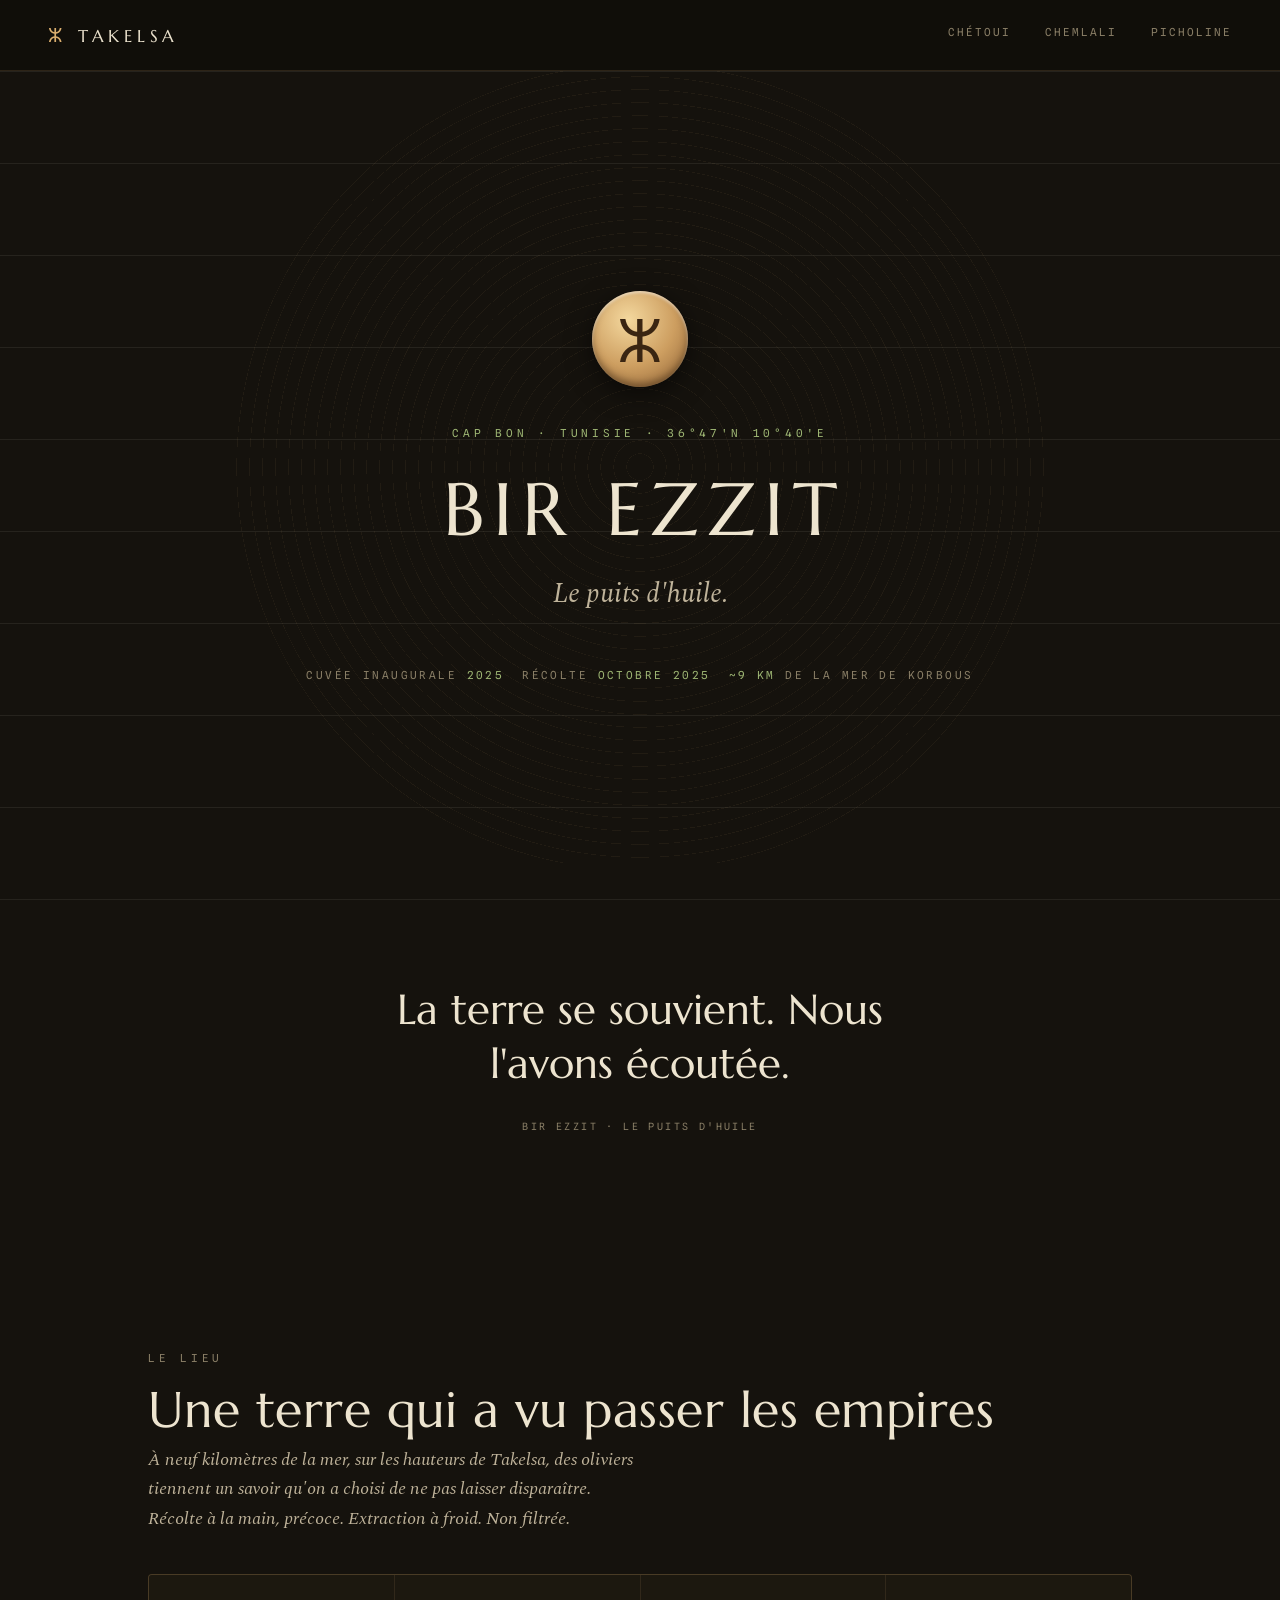
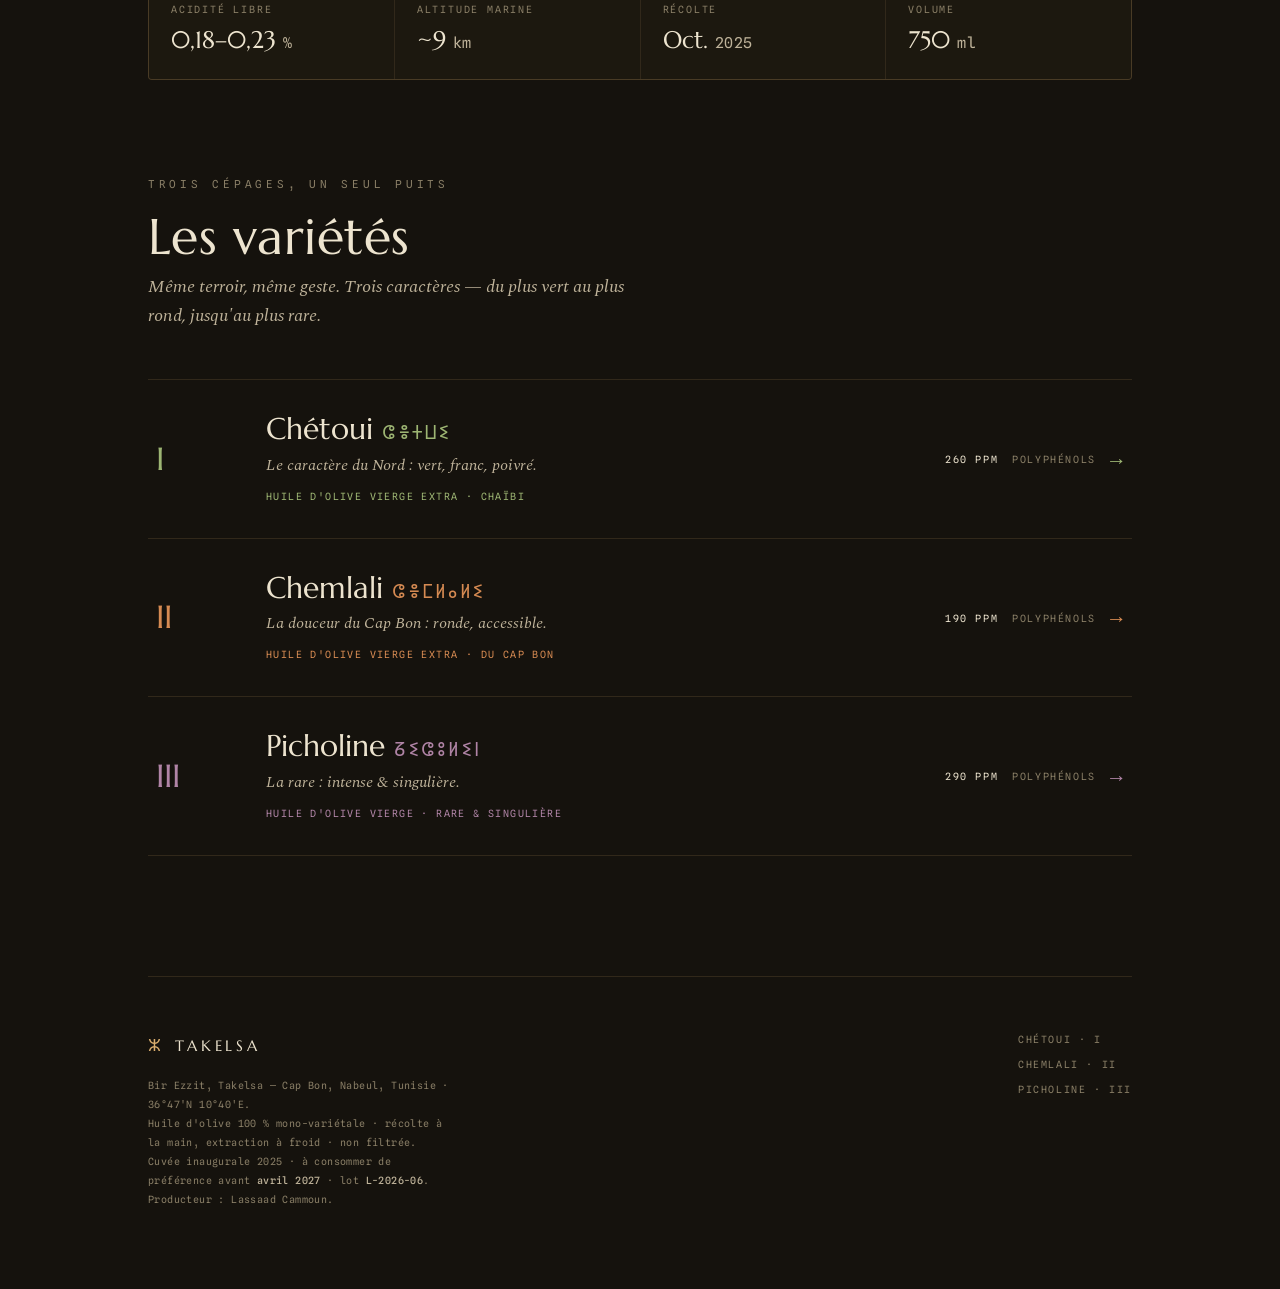
==== commit 63f1380a: "fix(site): site autonome (fix 404 styles.css) + favicon + OpenGraph (vignette yaz) site.css devient " ====
--- a/index.html
+++ b/index.html
@@ -5,8 +5,15 @@
 <meta charset="utf-8" />
 <meta name="viewport" content="width=device-width, initial-scale=1" />
 <title>TAKELSA PREMIUM — Bir Ezzit, le puits d'huile</title>
-<link rel="stylesheet" href="../../styles.css" />
+<link rel="icon" type="image/svg+xml" href="favicon.svg" />
 <link rel="stylesheet" href="site.css" />
+<meta name="description" content="Huile d'olive premium du Cap Bon — Bir Ezzit, le puits d'huile. Cuvée inaugurale 2025, trois cépages, récolte précoce, extraction à froid. L'huile qui a survécu aux empires." />
+<meta property="og:type" content="website" />
+<meta property="og:title" content="TAKELSA PREMIUM — Bir Ezzit, le puits d'huile" />
+<meta property="og:description" content="Huile d'olive premium du Cap Bon. Cuvée inaugurale 2025, trois cépages, récolte précoce, extraction à froid." />
+<meta property="og:image" content="https://bh216-tak.github.io/takelsa-premium/og-puits.jpg" />
+<meta property="og:url" content="https://bh216-tak.github.io/takelsa-premium/" />
+<meta name="twitter:card" content="summary_large_image" />
 </head>
 <body data-cepage="chetoui">
 
--- a/site.css
+++ b/site.css
@@ -3,8 +3,17 @@
    beaucoup de vide, le terroir et l'huile en avant, le producteur effacé.
    Anti-slop : pas de drapeau, pas de folklore, pas de gradient text,
    pas de glassmorphism. Le cuivre est le seul métal. */
+@import url("https://fonts.googleapis.com/css2?family=Archivo:wght@400;500;600;700&family=Marcellus&family=Noto+Sans+Tifinagh&family=Spectral:ital,wght@0,300;0,400;0,500;0,600;1,400;1,500&family=Spline+Sans+Mono:wght@400;500;600&display=swap");
 
 :root{
+  /* polices (autonome — anciennement tokens/fonts+typography.css) */
+  --font-display:"Marcellus","Times New Roman",serif;
+  --font-serif:"Spectral","Georgia",serif;
+  --font-sans:"Archivo",system-ui,sans-serif;
+  --font-mono:"Spline Sans Mono",ui-monospace,monospace;
+  --font-glyph:"Noto Sans Tifinagh",sans-serif;
+  /* cuivre (anciennement tokens/colors.css) */
+  --copper:#9A6A3C; --copper-hi:#DAAE6E;
   --night:    #100E09;   /* fond le plus profond */
   --soil:     #15120D;   /* fond de base */
   --soil-2:   #1C180F;   /* panneau surélevé */
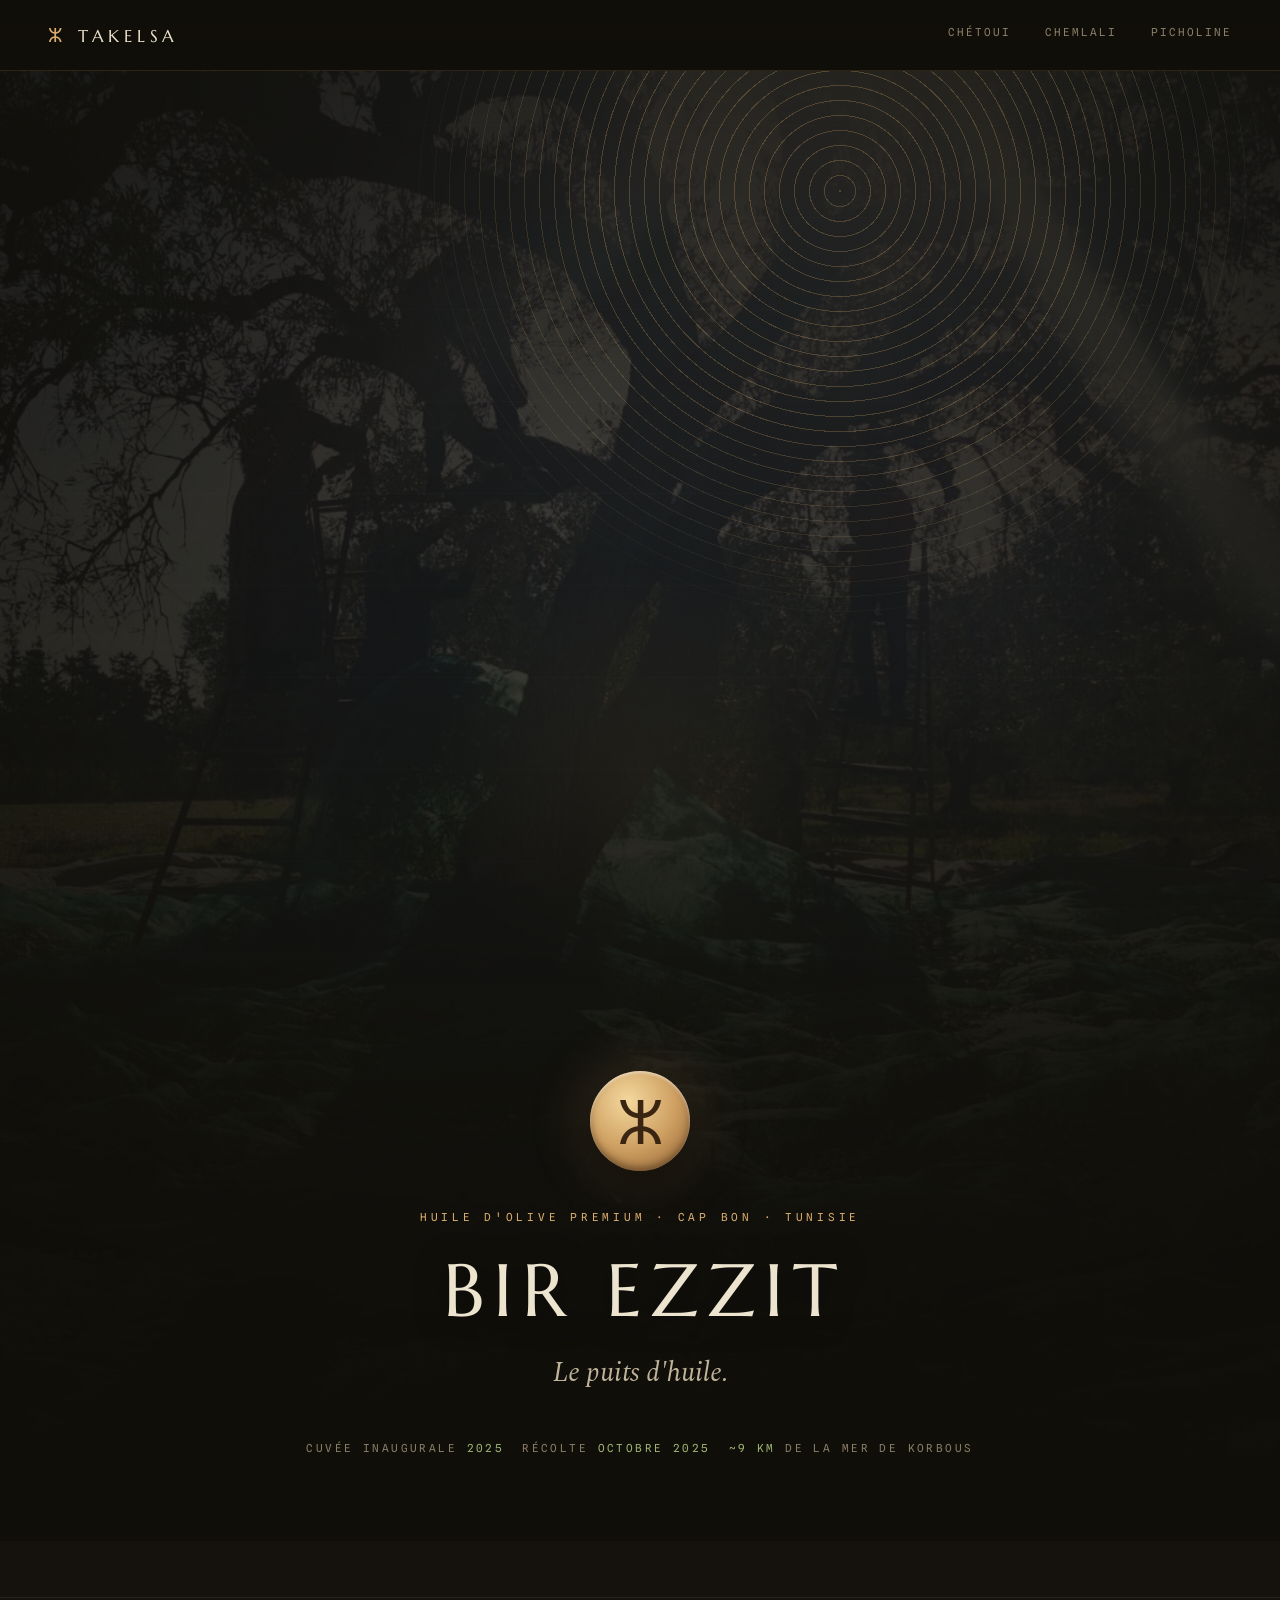
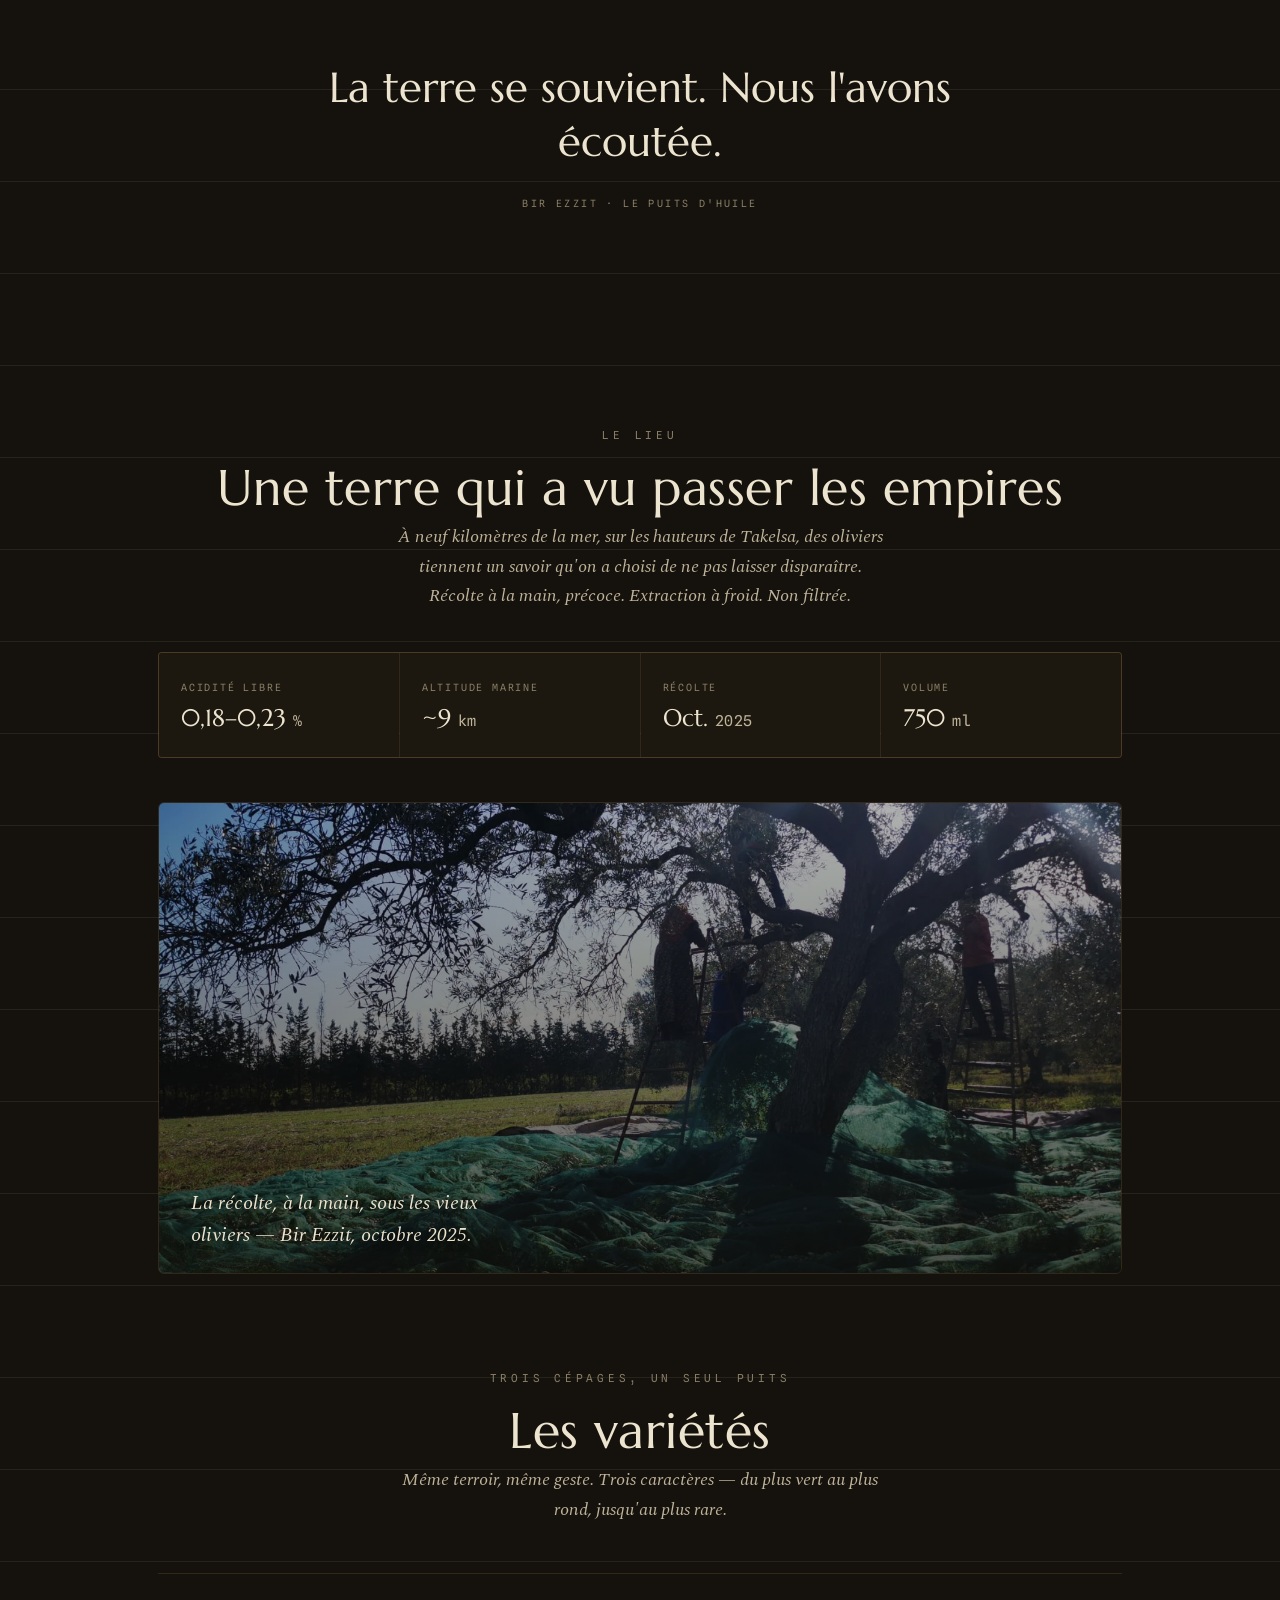
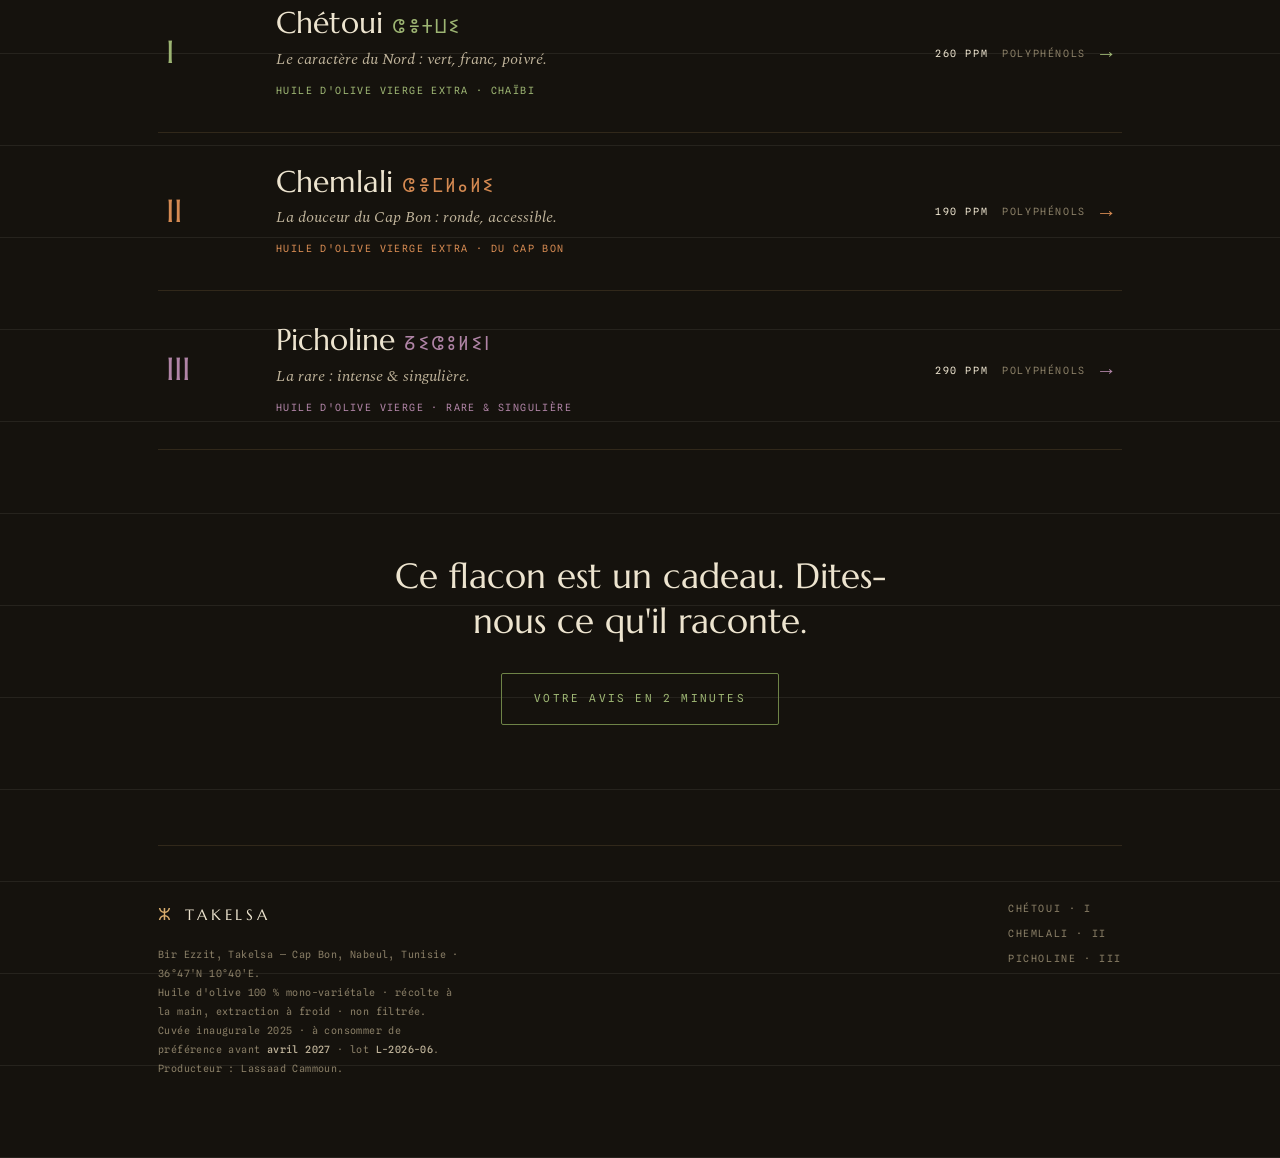
==== commit 3076702b: "feat(site): polish v2 — photos recolte, Puits anime, CTA avis 2 min, ancre Cap Bon, desktop resserre" ====
--- a/index.html
+++ b/index.html
@@ -5,15 +5,17 @@
 <meta charset="utf-8" />
 <meta name="viewport" content="width=device-width, initial-scale=1" />
 <title>TAKELSA PREMIUM — Bir Ezzit, le puits d'huile</title>
-<link rel="icon" type="image/svg+xml" href="favicon.svg" />
-<link rel="stylesheet" href="site.css" />
-<meta name="description" content="Huile d'olive premium du Cap Bon — Bir Ezzit, le puits d'huile. Cuvée inaugurale 2025, trois cépages, récolte précoce, extraction à froid. L'huile qui a survécu aux empires." />
+<meta name="description" content="Huile d'olive premium du Cap Bon — Bir Ezzit, le puits d'huile. Trois cépages mono-variétaux, récolte à la main, extraction à froid, non filtrée. Cuvée inaugurale 2025." />
+<link rel="icon" href="favicon.svg" type="image/svg+xml" />
 <meta property="og:type" content="website" />
+<meta property="og:site_name" content="TAKELSA PREMIUM" />
 <meta property="og:title" content="TAKELSA PREMIUM — Bir Ezzit, le puits d'huile" />
-<meta property="og:description" content="Huile d'olive premium du Cap Bon. Cuvée inaugurale 2025, trois cépages, récolte précoce, extraction à froid." />
-<meta property="og:image" content="https://bh216-tak.github.io/takelsa-premium/og-puits.jpg" />
+<meta property="og:description" content="Huile d'olive premium du Cap Bon. Trois cépages mono-variétaux, récolte à la main, extraction à froid." />
+<meta property="og:image" content="https://bh216-tak.github.io/takelsa-premium/og.png" />
 <meta property="og:url" content="https://bh216-tak.github.io/takelsa-premium/" />
 <meta name="twitter:card" content="summary_large_image" />
+<meta name="theme-color" content="#15120D" />
+<link rel="stylesheet" href="site.css" />
 </head>
 <body data-cepage="chetoui">
 
@@ -28,9 +30,10 @@
 
   <!-- ===== HERO ===== -->
   <header class="hero">
+    <div class="source"></div>
     <div class="puits"></div>
     <div class="coin">ⵣ</div>
-    <div class="eyebrow">Cap Bon · Tunisie · 36°47′N 10°40′E</div>
+    <div class="eyebrow">Huile d'olive premium · Cap Bon · Tunisie</div>
     <h1 class="display">BIR EZZIT</h1>
     <div class="lede">Le puits d'huile.</div>
     <div class="coords">
@@ -60,6 +63,10 @@
         <div class="cell"><div class="k">Altitude marine</div><div class="v">~9 <small>km</small></div></div>
         <div class="cell"><div class="k">Récolte</div><div class="v">Oct. <small>2025</small></div></div>
         <div class="cell"><div class="k">Volume</div><div class="v">750 <small>ml</small></div></div>
+      </div>
+      <div class="landband reveal">
+        <img src="img/verger-lieu.webp" alt="Oliviers du Cap Bon à la récolte, filets étendus, octobre 2025" loading="lazy" />
+        <div class="cap">La récolte, à la main, sous les vieux oliviers — Bir Ezzit, octobre 2025.</div>
       </div>
     </section>
 
@@ -104,6 +111,12 @@
       </div>
     </section>
 
+    <!-- ===== AVIS ===== -->
+    <section class="feedback reveal">
+      <p>Ce flacon est un cadeau. Dites-nous ce qu'il raconte.</p>
+      <a class="btn-feedback" href="https://forms.gle/2v7kGghkRocuxj216" target="_blank" rel="noopener">Votre avis en 2 minutes</a>
+    </section>
+
     <!-- ===== FOOTER ===== -->
     <footer class="foot reveal">
       <div class="frow">
--- a/site.css
+++ b/site.css
@@ -2,17 +2,18 @@
    Le site a le droit d'être plus profond que l'étiquette : fond sombre,
    beaucoup de vide, le terroir et l'huile en avant, le producteur effacé.
    Anti-slop : pas de drapeau, pas de folklore, pas de gradient text,
-   pas de glassmorphism. Le cuivre est le seul métal. */
+   pas de glassmorphism. Le cuivre est le seul métal.
+   AUTONOME pour le déploiement : polices + cuivre inlinés depuis le design
+   system (sinon ../../styles.css 404 à la racine de takelsa-premium — cf. DEF-091). */
 @import url("https://fonts.googleapis.com/css2?family=Archivo:wght@400;500;600;700&family=Marcellus&family=Noto+Sans+Tifinagh&family=Spectral:ital,wght@0,300;0,400;0,500;0,600;1,400;1,500&family=Spline+Sans+Mono:wght@400;500;600&display=swap");
 
 :root{
-  /* polices (autonome — anciennement tokens/fonts+typography.css) */
+  /* polices + cuivre inlinés (autonomie déploiement, anti-régression ../../styles.css) */
   --font-display:"Marcellus","Times New Roman",serif;
   --font-serif:"Spectral","Georgia",serif;
   --font-sans:"Archivo",system-ui,sans-serif;
   --font-mono:"Spline Sans Mono",ui-monospace,monospace;
   --font-glyph:"Noto Sans Tifinagh",sans-serif;
-  /* cuivre (anciennement tokens/colors.css) */
   --copper:#9A6A3C; --copper-hi:#DAAE6E;
   --night:    #100E09;   /* fond le plus profond */
   --soil:     #15120D;   /* fond de base */
@@ -46,7 +47,6 @@
   /* strates sédimentaires + puits, extrêmement discrets */
   background-image:
     repeating-linear-gradient(0deg, var(--strata-2) 0 1px, transparent 1px 92px);
-  background-attachment:fixed;
 }
 
 /* ---- typographic primitives ---- */
@@ -82,21 +82,69 @@
   opacity:.6;}
 
 /* ---- hero accueil ---- */
-.hero{min-height:88vh;display:flex;flex-direction:column;justify-content:center;align-items:center;text-align:center;
-  padding:120px 0 80px;position:relative;overflow:hidden;}
-.hero .puits{width:min(86vw,820px);height:min(86vw,820px);top:50%;left:50%;transform:translate(-50%,-50%);opacity:.45;}
-.hero .coin{position:relative;width:96px;height:96px;border-radius:50%;display:grid;place-items:center;
-  font-family:var(--font-glyph);font-size:60px;color:#3A2512;margin-bottom:38px;
+.hero{min-height:90vh;display:flex;flex-direction:column;justify-content:center;align-items:center;text-align:center;
+  padding:120px 0 84px;position:relative;overflow:hidden;isolation:isolate;}
+/* photo de récolte, fondue dans la terre (registre sombre) */
+.hero::before{content:"";position:absolute;inset:0;z-index:0;background:url("img/recolte-arbre.webp") center 28%/cover no-repeat;opacity:.5;}
+.hero::after{content:"";position:absolute;inset:0;z-index:1;
+  background:radial-gradient(118% 78% at 50% 30%, rgba(16,14,9,.34), rgba(16,14,9,.9) 76%),linear-gradient(180deg, rgba(16,14,9,.5) 0%, rgba(16,14,9,.4) 42%, var(--soil) 100%);}
+.hero > *{position:relative;z-index:2;}
+/* le Puits — la source : anneaux cuivrés + lueur, respiration lente */
+.hero .puits{width:min(94vw,880px);height:min(94vw,880px);top:48%;left:50%;transform:translate(-50%,-50%);opacity:.85;
+  background:repeating-radial-gradient(circle at center, rgba(218,174,110,.30) 0 1px, transparent 1px 15px);
+  -webkit-mask-image:radial-gradient(circle at center, #000 38%, transparent 72%);mask-image:radial-gradient(circle at center, #000 38%, transparent 72%);}
+.hero .source{position:absolute;z-index:1;top:48%;left:50%;width:min(60vw,440px);height:min(60vw,440px);transform:translate(-50%,-50%);
+  background:radial-gradient(circle at center, rgba(218,174,110,.22), rgba(218,174,110,0) 68%);pointer-events:none;}
+.hero .coin{position:relative;width:100px;height:100px;border-radius:50%;display:grid;place-items:center;
+  font-family:var(--font-glyph);font-size:62px;color:#3A2512;margin-bottom:38px;
   background:radial-gradient(circle at 38% 30%, #F4D89E, #CD9E60 52%, #8C5F33);
-  box-shadow:inset 0 2px 3px rgba(255,255,255,.5), inset 0 -4px 7px rgba(58,37,18,.5), 0 6px 26px rgba(0,0,0,.55);}
-.hero .eyebrow{position:relative;margin-bottom:30px;}
+  box-shadow:inset 0 2px 3px rgba(255,255,255,.5), inset 0 -4px 7px rgba(58,37,18,.5), 0 8px 30px rgba(0,0,0,.6), 0 0 60px rgba(218,174,110,.28);}
+.hero .eyebrow{position:relative;margin-bottom:26px;color:var(--copper-hi);}
 .hero h1{position:relative;font-family:var(--font-display);font-weight:400;font-size:clamp(2.4rem,7vw,4.6rem);
-  letter-spacing:.12em;text-indent:.12em;margin:0;color:var(--on-soil);white-space:nowrap;}
+  letter-spacing:.12em;text-indent:.12em;margin:0;color:var(--on-soil);white-space:nowrap;text-shadow:0 2px 30px rgba(0,0,0,.5);}
 .hero .lede{position:relative;font-family:var(--font-serif);font-style:italic;font-size:clamp(1.2rem,3vw,1.7rem);
-  color:var(--on-soil-soft);margin-top:26px;white-space:nowrap;}
-.hero .coords{position:relative;margin-top:50px;font-family:var(--font-mono);font-size:11px;letter-spacing:.22em;
+  color:var(--on-soil-soft);margin-top:24px;white-space:nowrap;}
+.hero .tagline{position:relative;margin-top:22px;font-family:var(--font-mono);font-size:11.5px;letter-spacing:.24em;
+  text-transform:uppercase;color:var(--on-soil);}
+.hero .coords{position:relative;margin-top:44px;font-family:var(--font-mono);font-size:11px;letter-spacing:.22em;
   text-transform:uppercase;color:var(--on-soil-mut);display:flex;gap:18px;flex-wrap:wrap;justify-content:center;}
 .hero .coords b{color:var(--acc);font-weight:400;}
+@media (prefers-reduced-motion:no-preference){
+  /* le Puits qui s'ouvre — l'eau qui devient huile, une seule fois, à l'arrivée */
+  html.js .hero .puits{animation:wellopen 2.6s cubic-bezier(.16,.7,.18,1) both;}
+  html.js .hero .source{animation:sourcebloom 3s ease-out both;}
+  html.js .hero .coin{animation:coinrise 1.1s cubic-bezier(.2,.7,.2,1) .55s both;}
+  html.js .hero .eyebrow{animation:fadeup .9s ease-out 1.05s both;}
+  html.js .hero h1{animation:fadeup 1s ease-out 1.25s both;}
+  html.js .hero .lede{animation:fadeup 1s ease-out 1.45s both;}
+  html.js .hero .coords{animation:fadeup 1s ease-out 1.65s both;}
+  @keyframes wellopen{0%{opacity:0;transform:translate(-50%,-50%) scale(.12);}55%{opacity:.92;}100%{opacity:.85;transform:translate(-50%,-50%) scale(1);}}
+  @keyframes sourcebloom{0%{opacity:0;transform:translate(-50%,-50%) scale(.4);}100%{opacity:1;transform:translate(-50%,-50%) scale(1);}}
+  @keyframes coinrise{0%{opacity:0;transform:translateY(16px) scale(.86);}100%{opacity:1;transform:none;}}
+  @keyframes fadeup{0%{opacity:0;transform:translateY(12px);}100%{opacity:1;transform:none;}}
+}
+
+/* ---- bande « le lieu » (donner un visage à la terre) ---- */
+.landband{margin-top:44px;border-radius:6px;overflow:hidden;position:relative;border:1px solid var(--strata);}
+.landband img{display:block;width:100%;height:clamp(260px,42vw,470px);object-fit:cover;filter:saturate(.9) brightness(.8) contrast(1.02);}
+.landband::after{content:"";position:absolute;inset:0;background:linear-gradient(180deg, rgba(16,14,9,.12) 0%, rgba(16,14,9,.62) 100%);}
+.landband .cap{position:absolute;left:clamp(18px,4vw,32px);bottom:22px;z-index:2;font-family:var(--font-serif);font-style:italic;
+  color:#EDE4CF;font-size:clamp(1rem,2.4vw,1.25rem);max-width:30ch;text-shadow:0 1px 10px rgba(0,0,0,.7);}
+
+/* ---- bande avis (le but du cadeau : recueillir les retours) ---- */
+.feedback{text-align:center;padding:104px 0 0;}
+.feedback p{font-family:var(--font-display);font-weight:400;font-size:clamp(1.5rem,3.6vw,2.2rem);line-height:1.3;
+  color:var(--on-soil);max-width:20ch;margin:0 auto 28px;}
+.btn-feedback{display:inline-block;font-family:var(--font-mono);font-size:11px;letter-spacing:.2em;text-transform:uppercase;
+  color:var(--acc);border:1px solid var(--acc-deep);padding:16px 32px;border-radius:2px;transition:background .3s,color .3s;}
+.btn-feedback:hover{background:var(--acc);color:var(--soil);}
+
+/* ---- photo en tête de page variété (sombre, teintée par le cépage) ---- */
+.vhero{isolation:isolate;}
+.vhero::before{content:"";position:absolute;inset:0;z-index:0;background:var(--hero-img) center 32%/cover no-repeat;opacity:.3;}
+.vhero::after{content:"";position:absolute;inset:0;z-index:1;
+  background:radial-gradient(120% 80% at 70% 24%, color-mix(in srgb, var(--acc) 14%, transparent), transparent 60%),linear-gradient(180deg, rgba(16,14,9,.62) 0%, rgba(16,14,9,.5) 40%, var(--soil) 100%);}
+.vhero > *{position:relative;z-index:2;}
 
 /* ---- generic section heading ---- */
 .shead{padding:96px 0 0;}
@@ -198,3 +246,11 @@
   html.js .reveal{opacity:0;transform:translateY(14px);transition:opacity .8s ease,transform .8s ease;}
   html.js .reveal.in{opacity:1;transform:none;}
 }
+
+/* ---- desktop : axe central unifié, on resserre, on comble les vides (mobile intact) ---- */
+@media (min-width:861px){
+  :root{--maxw:1060px;}
+  .shead{text-align:center;}
+  .shead .sub{margin-left:auto;margin-right:auto;}
+  .manifesto p{max-width:20ch;}
+}
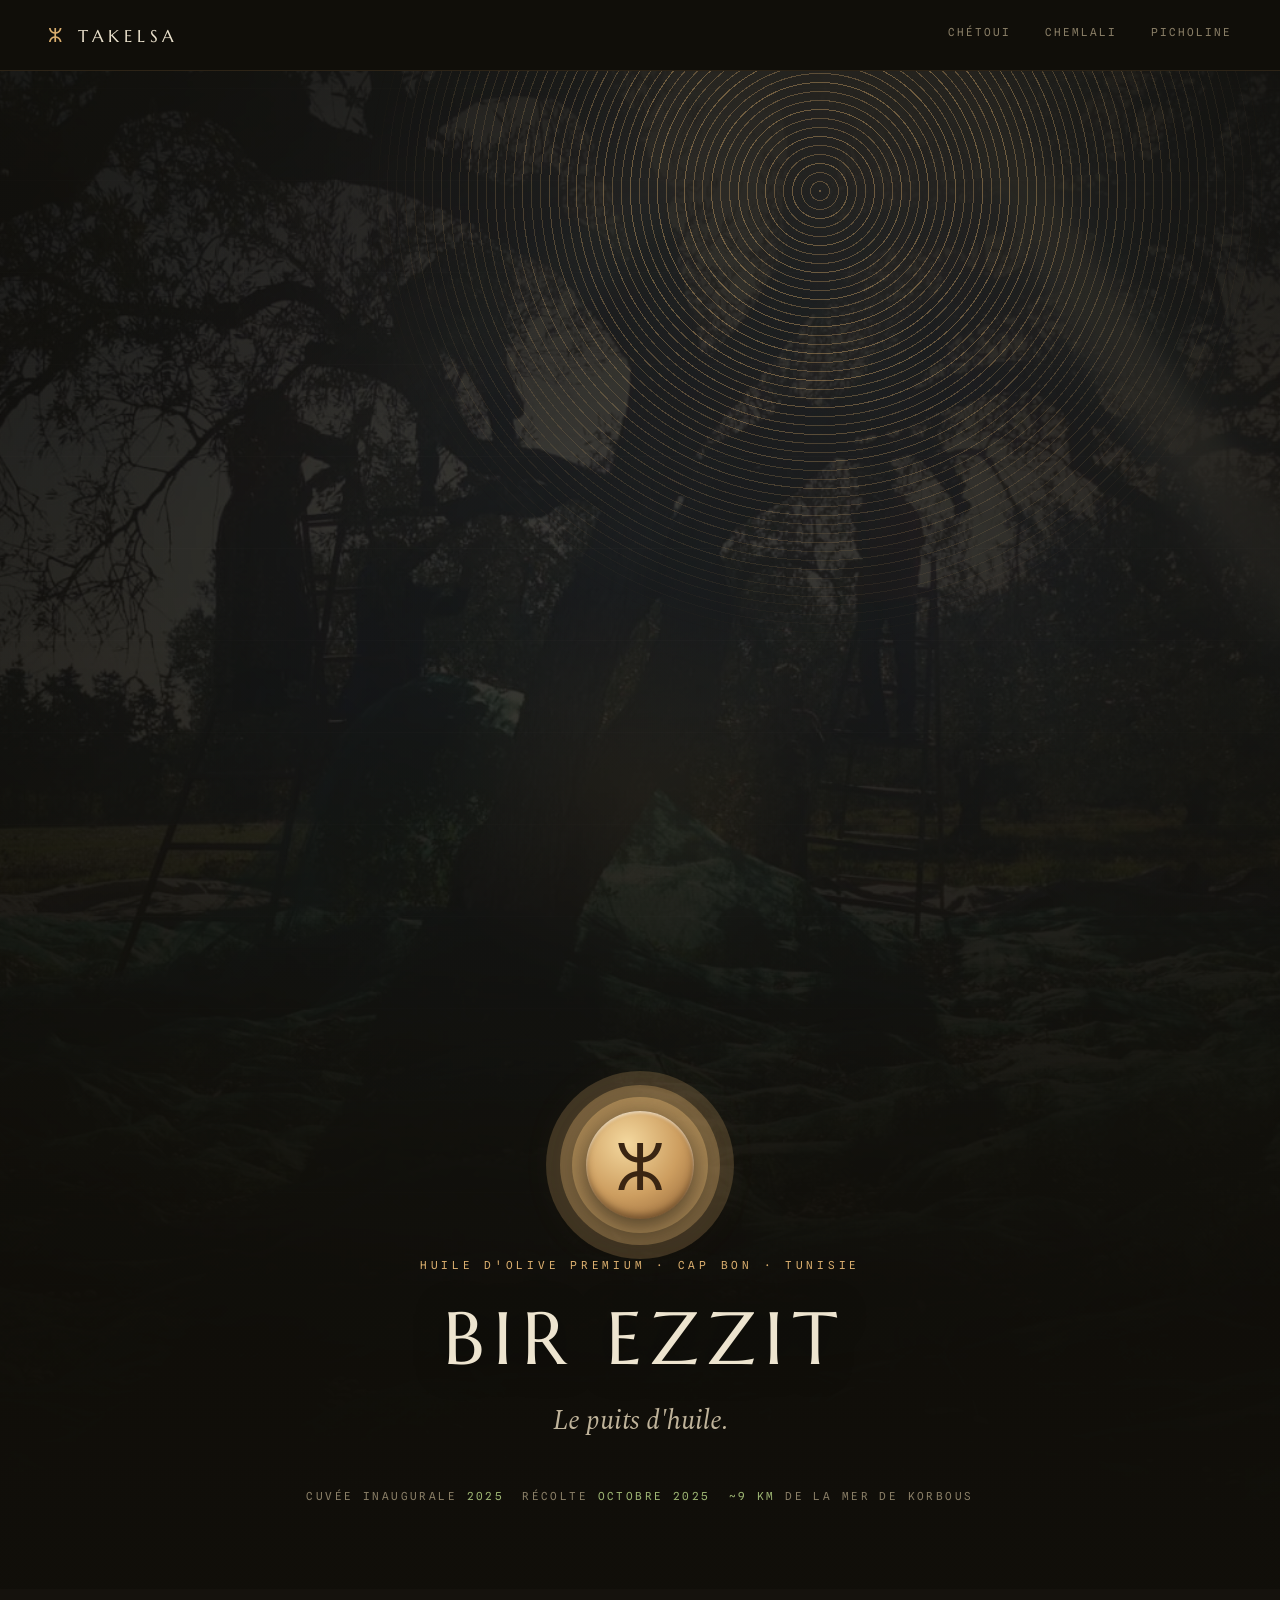
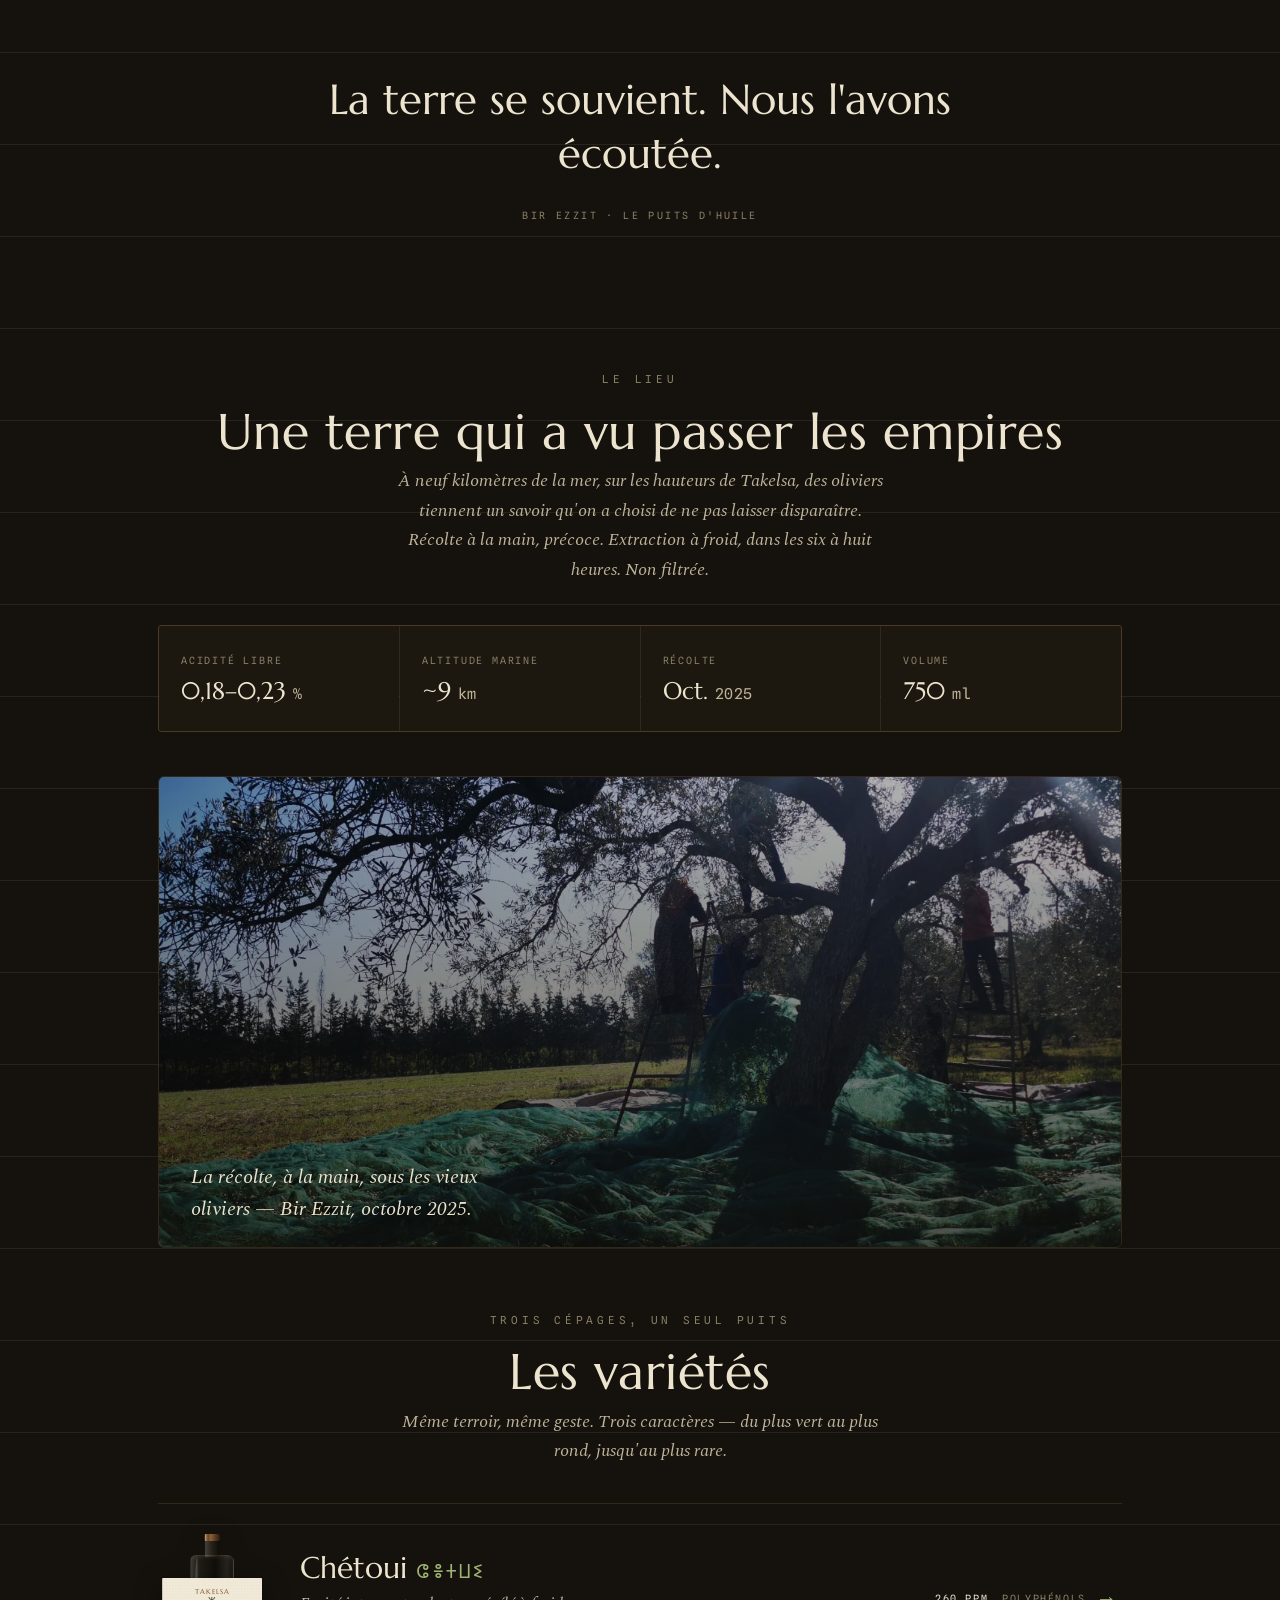
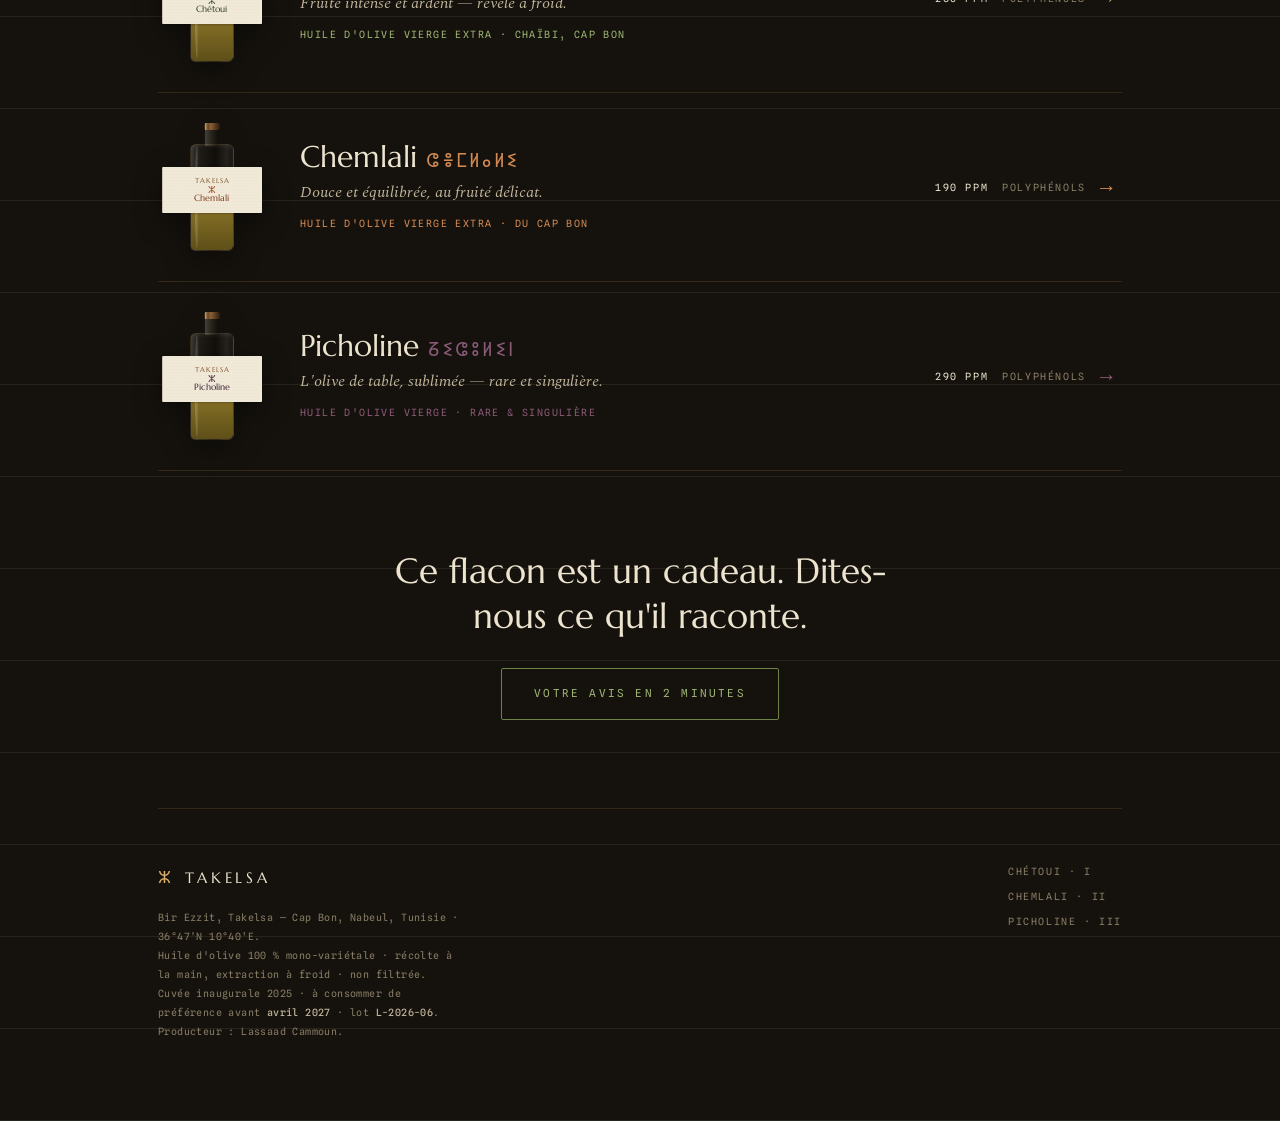
==== commit eeb37772: "feat(site): site v3 — bouteille Dorica (pages variete + vignettes accueil) + copy canon restauree + " ====
--- a/index.html
+++ b/index.html
@@ -56,7 +56,7 @@
       <div class="shead reveal">
         <span class="eyebrow dim">Le lieu</span>
         <h2 class="display">Une terre qui a vu passer les empires</h2>
-        <p class="sub">À neuf kilomètres de la mer, sur les hauteurs de Takelsa, des oliviers tiennent un savoir qu'on a choisi de ne pas laisser disparaître. Récolte à la main, précoce. Extraction à froid. Non filtrée.</p>
+        <p class="sub">À neuf kilomètres de la mer, sur les hauteurs de Takelsa, des oliviers tiennent un savoir qu'on a choisi de ne pas laisser disparaître. Récolte à la main, précoce. Extraction à froid, dans les six à huit heures. Non filtrée.</p>
       </div>
       <div class="facts-strip reveal">
         <div class="cell"><div class="k">Acidité libre</div><div class="v">0,18–0,23 <small>%</small></div></div>
@@ -80,30 +80,42 @@
 
       <div class="varlist reveal">
         <a class="varrow" href="chetoui.html" style="--vacc:#9DB573">
-          <div class="num">I</div>
+          <div class="bottle mini" style="--cepage:var(--var-chetoui);--cepage-lo:#2C3A1C">
+            <div class="cap"></div><div class="neck"></div>
+            <div class="glass"><div class="oil"></div></div><div class="sheen"></div>
+            <div class="label"><div class="wm">TAKELSA</div><div class="seal">ⵣ</div><div class="vn">Chétoui</div></div>
+          </div>
           <div class="meta">
             <div class="nm">Chétoui<span class="tif">ⵛⴻⵜⵡⵉ</span></div>
-            <div class="ln">Le caractère du Nord : vert, franc, poivré.</div>
-            <div class="cl">Huile d'Olive Vierge Extra · Chaïbi</div>
+            <div class="ln">Fruité intense et ardent — révélé à froid.</div>
+            <div class="cl">Huile d'Olive Vierge Extra · Chaïbi, Cap Bon</div>
           </div>
           <div class="go"><span class="poly">260 ppm</span><span>polyphénols</span><span class="arr">→</span></div>
         </a>
 
         <a class="varrow" href="chemlali.html" style="--vacc:#D58A52">
-          <div class="num">II</div>
+          <div class="bottle mini" style="--cepage:var(--var-chemlali);--cepage-lo:#7A3417">
+            <div class="cap"></div><div class="neck"></div>
+            <div class="glass"><div class="oil"></div></div><div class="sheen"></div>
+            <div class="label"><div class="wm">TAKELSA</div><div class="seal">ⵣ</div><div class="vn">Chemlali</div></div>
+          </div>
           <div class="meta">
             <div class="nm">Chemlali<span class="tif">ⵛⴻⵎⵍⴰⵍⵉ</span></div>
-            <div class="ln">La douceur du Cap Bon : ronde, accessible.</div>
+            <div class="ln">Douce et équilibrée, au fruité délicat.</div>
             <div class="cl">Huile d'Olive Vierge Extra · du Cap Bon</div>
           </div>
           <div class="go"><span class="poly">190 ppm</span><span>polyphénols</span><span class="arr">→</span></div>
         </a>
 
-        <a class="varrow" href="picholine.html" style="--vacc:#B084A6">
-          <div class="num">III</div>
+        <a class="varrow" href="picholine.html" style="--vacc:#8A5A78">
+          <div class="bottle mini" style="--cepage:var(--var-picholine);--cepage-lo:#341C30">
+            <div class="cap"></div><div class="neck"></div>
+            <div class="glass"><div class="oil"></div></div><div class="sheen"></div>
+            <div class="label"><div class="wm">TAKELSA</div><div class="seal">ⵣ</div><div class="vn">Picholine</div></div>
+          </div>
           <div class="meta">
             <div class="nm">Picholine<span class="tif">ⵒⵉⵛⵓⵍⵉⵏ</span></div>
-            <div class="ln">La rare : intense &amp; singulière.</div>
+            <div class="ln">L'olive de table, sublimée — rare et singulière.</div>
             <div class="cl">Huile d'Olive Vierge · rare &amp; singulière</div>
           </div>
           <div class="go"><span class="poly">290 ppm</span><span>polyphénols</span><span class="arr">→</span></div>
--- a/site.css
+++ b/site.css
@@ -1,20 +1,24 @@
+@import url("https://fonts.googleapis.com/css2?family=Archivo:wght@400;500;600;700&family=Marcellus&family=Noto+Sans+Tifinagh&family=Spectral:ital,wght@0,300;0,400;0,500;0,600;1,400;1,500&family=Spline+Sans+Mono:wght@400;500;600&display=swap");
+
 /* TAKELSA PREMIUM — site (registre tellurique « Imazighen »)
-   Le site a le droit d'être plus profond que l'étiquette : fond sombre,
-   beaucoup de vide, le terroir et l'huile en avant, le producteur effacé.
-   Anti-slop : pas de drapeau, pas de folklore, pas de gradient text,
-   pas de glassmorphism. Le cuivre est le seul métal.
-   AUTONOME pour le déploiement : polices + cuivre inlinés depuis le design
-   system (sinon ../../styles.css 404 à la racine de takelsa-premium — cf. DEF-091). */
-@import url("https://fonts.googleapis.com/css2?family=Archivo:wght@400;500;600;700&family=Marcellus&family=Noto+Sans+Tifinagh&family=Spectral:ital,wght@0,300;0,400;0,500;0,600;1,400;1,500&family=Spline+Sans+Mono:wght@400;500;600&display=swap");
-
+   100 % AUTONOME : polices + tokens inlinés ici. Ne JAMAIS lier ../../styles.css
+   (404 une fois en ligne). Le cuivre est le seul métal. */
+
+/* — tokens de base inlinés (depuis le design system) — */
 :root{
-  /* polices + cuivre inlinés (autonomie déploiement, anti-régression ../../styles.css) */
   --font-display:"Marcellus","Times New Roman",serif;
   --font-serif:"Spectral","Georgia",serif;
-  --font-sans:"Archivo",system-ui,sans-serif;
+  --font-sans:"Archivo",system-ui,-apple-system,sans-serif;
   --font-mono:"Spline Sans Mono",ui-monospace,monospace;
-  --font-glyph:"Noto Sans Tifinagh",sans-serif;
-  --copper:#9A6A3C; --copper-hi:#DAAE6E;
+  --font-glyph:"Noto Sans Tifinagh","Segoe UI",sans-serif;
+  --bone:#F1E9D8; --bone-2:#EBE1CB; --bone-deep:#E1D4B8; --bone-edge:#D8C9A8;
+  --ink:#1A1611; --ink-soft:#3B342B; --ink-muted:#6B6151; --ink-faint:rgba(26,22,17,.26);
+  --copper:#9A6A3C; --copper-lo:#744E29; --copper-hi:#DAAE6E;
+  --foil:linear-gradient(110deg,#744E29 0%,#C99A5E 28%,#F0D29A 46%,#A9763E 64%,#DAAE6E 100%);
+  --var-chetoui:#41502C; --var-chemlali:#9E4A26; --var-picholine:#4A2A42;
+}
+
+:root{
   --night:    #100E09;   /* fond le plus profond */
   --soil:     #15120D;   /* fond de base */
   --soil-2:   #1C180F;   /* panneau surélevé */
@@ -32,11 +36,11 @@
   --maxw: 1080px;
 }
 
-/* accents par cépage, éclaircis pour vivre sur le sombre */
+/* accents par cépage, relevés juste assez pour vivre sur le sombre — vrais tons canon */
 body[data-cepage="chetoui"] { --acc:#9DB573; --acc-deep:#6E8347; }
 body[data-cepage="chemlali"]{ --acc:#D58A52; --acc-deep:#A85F30; }
-body[data-cepage="picholine"]{ --acc:#AE83A4; --acc-deep:#76507060; }
-body[data-cepage="picholine"]{ --acc:#B084A6; --acc-deep:#7A5570; }
+/* Picholine = VRAI prune #4A2A42 relevé — aubergine/plum, jamais rose */
+body[data-cepage="picholine"]{ --acc:#8A5A78; --acc-deep:#5C3850; }
 
 *{box-sizing:border-box;}
 html{scroll-behavior:smooth;}
@@ -90,15 +94,19 @@
   background:radial-gradient(118% 78% at 50% 30%, rgba(16,14,9,.34), rgba(16,14,9,.9) 76%),linear-gradient(180deg, rgba(16,14,9,.5) 0%, rgba(16,14,9,.4) 42%, var(--soil) 100%);}
 .hero > *{position:relative;z-index:2;}
 /* le Puits — la source : anneaux cuivrés + lueur, respiration lente */
-.hero .puits{width:min(94vw,880px);height:min(94vw,880px);top:48%;left:50%;transform:translate(-50%,-50%);opacity:.85;
-  background:repeating-radial-gradient(circle at center, rgba(218,174,110,.30) 0 1px, transparent 1px 15px);
-  -webkit-mask-image:radial-gradient(circle at center, #000 38%, transparent 72%);mask-image:radial-gradient(circle at center, #000 38%, transparent 72%);}
+.hero .puits{width:min(96vw,920px);height:min(96vw,920px);top:47%;left:50%;transform:translate(-50%,-50%);opacity:.95;
+  background:repeating-radial-gradient(circle at center, rgba(218,174,110,.38) 0 1px, transparent 1px 9px),repeating-radial-gradient(circle at center, rgba(218,174,110,.16) 0 1px, transparent 1px 27px);
+  -webkit-mask-image:radial-gradient(circle at center, #000 30%, transparent 70%);mask-image:radial-gradient(circle at center, #000 30%, transparent 70%);}
 .hero .source{position:absolute;z-index:1;top:48%;left:50%;width:min(60vw,440px);height:min(60vw,440px);transform:translate(-50%,-50%);
   background:radial-gradient(circle at center, rgba(218,174,110,.22), rgba(218,174,110,0) 68%);pointer-events:none;}
-.hero .coin{position:relative;width:100px;height:100px;border-radius:50%;display:grid;place-items:center;
-  font-family:var(--font-glyph);font-size:62px;color:#3A2512;margin-bottom:38px;
+.hero .coin{position:relative;width:108px;height:108px;border-radius:50%;display:grid;place-items:center;
+  font-family:var(--font-glyph);font-size:66px;color:#3A2512;margin-bottom:38px;
   background:radial-gradient(circle at 38% 30%, #F4D89E, #CD9E60 52%, #8C5F33);
-  box-shadow:inset 0 2px 3px rgba(255,255,255,.5), inset 0 -4px 7px rgba(58,37,18,.5), 0 8px 30px rgba(0,0,0,.6), 0 0 60px rgba(218,174,110,.28);}
+  box-shadow:inset 0 2px 3px rgba(255,255,255,.5), inset 0 -4px 7px rgba(58,37,18,.5),
+    0 8px 30px rgba(0,0,0,.6), 0 0 60px rgba(218,174,110,.3),
+    0 0 0 13px transparent, 0 0 0 14px rgba(218,174,110,.5),
+    0 0 0 25px transparent, 0 0 0 26px rgba(218,174,110,.34),
+    0 0 0 39px transparent, 0 0 0 40px rgba(218,174,110,.22);}
 .hero .eyebrow{position:relative;margin-bottom:26px;color:var(--copper-hi);}
 .hero h1{position:relative;font-family:var(--font-display);font-weight:400;font-size:clamp(2.4rem,7vw,4.6rem);
   letter-spacing:.12em;text-indent:.12em;margin:0;color:var(--on-soil);white-space:nowrap;text-shadow:0 2px 30px rgba(0,0,0,.5);}
@@ -132,7 +140,7 @@
   color:#EDE4CF;font-size:clamp(1rem,2.4vw,1.25rem);max-width:30ch;text-shadow:0 1px 10px rgba(0,0,0,.7);}
 
 /* ---- bande avis (le but du cadeau : recueillir les retours) ---- */
-.feedback{text-align:center;padding:104px 0 0;}
+.feedback{text-align:center;padding:78px 0 0;}
 .feedback p{font-family:var(--font-display);font-weight:400;font-size:clamp(1.5rem,3.6vw,2.2rem);line-height:1.3;
   color:var(--on-soil);max-width:20ch;margin:0 auto 28px;}
 .btn-feedback{display:inline-block;font-family:var(--font-mono);font-size:11px;letter-spacing:.2em;text-transform:uppercase;
@@ -147,13 +155,13 @@
 .vhero > *{position:relative;z-index:2;}
 
 /* ---- generic section heading ---- */
-.shead{padding:96px 0 0;}
+.shead{padding:64px 0 0;}
 .shead .eyebrow{display:block;}
 .shead h2{font-family:var(--font-display);font-weight:400;font-size:clamp(2rem,4.5vw,3.1rem);margin:18px 0 0;color:var(--on-soil);}
 .shead .sub{font-family:var(--font-serif);font-style:italic;color:var(--on-soil-soft);font-size:1.15rem;margin-top:10px;max-width:54ch;}
 
 /* ---- manifesto band ---- */
-.manifesto{padding:120px 0;text-align:center;}
+.manifesto{padding:84px 0;text-align:center;}
 .manifesto p{font-family:var(--font-display);font-weight:400;font-size:clamp(1.6rem,4vw,2.6rem);line-height:1.3;
   color:var(--on-soil);max-width:18ch;margin:0 auto;}
 .manifesto .src{margin-top:26px;font-family:var(--font-mono);font-size:10px;letter-spacing:.24em;text-transform:uppercase;color:var(--on-soil-mut);}
@@ -168,10 +176,11 @@
 @media(max-width:720px){.facts-strip{grid-template-columns:repeat(2,1fr);}}
 
 /* ---- variety index (accueil) ---- */
-.varlist{margin-top:48px;border-top:1px solid var(--strata);}
-.varrow{display:grid;grid-template-columns:64px 1fr auto;gap:clamp(16px,4vw,46px);align-items:center;
-  padding:34px 8px;border-bottom:1px solid var(--strata);transition:background .3s,padding-left .3s;position:relative;}
+.varlist{margin-top:36px;border-top:1px solid var(--strata);}
+.varrow{display:grid;grid-template-columns:92px 1fr auto;gap:clamp(16px,4vw,42px);align-items:center;
+  padding:30px 8px;border-bottom:1px solid var(--strata);transition:background .3s,padding-left .3s;position:relative;}
 .varrow:hover{background:var(--soil-2);padding-left:20px;}
+.varrow .bottle{margin:0 auto;}
 .varrow .num{font-family:var(--font-display);font-size:2rem;color:var(--vacc);}
 .varrow .meta .nm{font-family:var(--font-display);font-size:1.9rem;color:var(--on-soil);line-height:1;}
 .varrow .meta .nm .tif{font-family:var(--font-glyph);font-size:.62em;color:var(--vacc);margin-left:.5em;letter-spacing:.12em;}
@@ -181,11 +190,13 @@
 .varrow .go .poly{color:var(--on-soil);}
 .varrow .go .arr{font-size:1.3rem;color:var(--vacc);transition:transform .3s;}
 .varrow:hover .go .arr{transform:translateX(6px);}
-@media(max-width:640px){.varrow{grid-template-columns:48px 1fr;}.varrow .go{grid-column:2;justify-content:flex-start;margin-top:6px;}}
+@media(max-width:640px){.varrow{grid-template-columns:72px 1fr;}.varrow .go{grid-column:2;justify-content:flex-start;margin-top:6px;}}
 
 /* ---- variety page header ---- */
-.vhero{padding:140px 0 60px;position:relative;overflow:hidden;}
-.vhero .puits{width:min(60vw,560px);height:min(60vw,560px);top:-10%;right:-12%;opacity:.5;}
+.vhero{padding:120px 0 48px;position:relative;overflow:hidden;display:flex;align-items:center;gap:clamp(28px,5vw,64px);}
+.vhero .vtext{flex:1;min-width:0;}
+@media(max-width:760px){.vhero{flex-direction:column;align-items:flex-start;gap:30px;}.vhero .bottle{margin:0 auto;}}
+.vhero .puits{position:absolute;width:min(60vw,560px);height:min(60vw,560px);top:-10%;right:-12%;opacity:.5;}
 .vhero .num{font-family:var(--font-display);font-size:1.4rem;color:var(--acc);letter-spacing:.2em;}
 .vhero h1{font-family:var(--font-display);font-weight:400;font-size:clamp(3rem,8vw,5.6rem);margin:14px 0 0;color:var(--on-soil);line-height:1;}
 .vhero .tif{font-family:var(--font-glyph);font-size:1.5rem;color:var(--acc);letter-spacing:.2em;margin-top:18px;}
@@ -222,7 +233,7 @@
 .analysis .arow .av small{font-family:var(--font-mono);font-size:.6em;letter-spacing:.04em;color:var(--on-soil-soft);margin-left:.3em;}
 
 /* ---- prev/next ---- */
-.pager{display:flex;justify-content:space-between;gap:20px;padding:100px 0 0;}
+.pager{display:flex;justify-content:space-between;gap:20px;padding:72px 0 0;}
 .pager a{font-family:var(--font-mono);font-size:11px;letter-spacing:.16em;text-transform:uppercase;color:var(--on-soil-mut);transition:color .25s;}
 .pager a:hover{color:var(--acc);}
 .pager a .lbl{display:block;font-family:var(--font-display);font-size:1.4rem;letter-spacing:.02em;color:var(--on-soil);text-transform:none;margin-top:8px;}
@@ -230,7 +241,7 @@
 .pager .next{text-align:right;}
 
 /* ---- footer ---- */
-.foot{margin-top:120px;border-top:1px solid var(--strata);padding:54px 0 70px;}
+.foot{margin-top:88px;border-top:1px solid var(--strata);padding:54px 0 70px;}
 .foot .frow{display:flex;justify-content:space-between;gap:30px;flex-wrap:wrap;align-items:flex-start;}
 .foot .brand{display:flex;align-items:baseline;gap:10px;}
 .foot .brand .y{font-family:var(--font-glyph);font-size:17px;color:var(--copper-hi);}
@@ -247,10 +258,42 @@
   html.js .reveal.in{opacity:1;transform:none;}
 }
 
-/* ---- desktop : axe central unifié, on resserre, on comble les vides (mobile intact) ---- */
-@media (min-width:861px){
+/* ---- desktop : axe central unifié, on resserre, on comble les vides (mobile intact) ---- */@media (min-width:861px){
   :root{--maxw:1060px;}
   .shead{text-align:center;}
   .shead .sub{margin-left:auto;margin-right:auto;}
   .manifesto p{max-width:20ch;}
 }
+
+/* ===== bouteille Dorica 750 — mock CSS habillé de l'étiquette (reconnaître SA bouteille) ===== */
+.bottle{--bh:210px;--cepage:var(--copper);--cepage-lo:#2C3A1C;position:relative;width:calc(var(--bh) * .35);height:var(--bh);
+  flex:0 0 auto;font-size:var(--bh);filter:drop-shadow(0 14px 22px rgba(0,0,0,.45));}
+.bottle .cap{position:absolute;top:0;left:50%;transform:translateX(-50%);width:.125em;height:.055em;border-radius:3px 3px 2px 2px;z-index:4;
+  background:linear-gradient(90deg,#3A2512,#8C5F33 42%,#5A3D22 70%,#2A1B0E);}
+.bottle .cap::after{content:"";position:absolute;left:8%;top:0;width:16%;height:100%;background:linear-gradient(90deg,rgba(244,216,158,.7),transparent);}
+.bottle .neck{position:absolute;top:.05em;left:50%;transform:translateX(-50%);width:.11em;height:.13em;z-index:2;
+  background:linear-gradient(90deg,rgba(255,255,255,.20),rgba(218,201,158,.10) 45%,rgba(0,0,0,.20));border-radius:0 0 .01em .01em;}
+.bottle .glass{position:absolute;top:.165em;left:0;width:100%;height:.835em;border-radius:.05em .05em .045em .045em;overflow:hidden;
+  background:linear-gradient(90deg,rgba(255,255,255,.13) 0%,rgba(218,201,158,.05) 24%,rgba(0,0,0,.14) 58%,rgba(255,255,255,.08) 86%,rgba(0,0,0,.16) 100%);
+  border:1px solid rgba(218,174,110,.16);box-shadow:inset 0 0 .04em rgba(255,255,255,.12);}
+.bottle .oil{position:absolute;left:0;bottom:0;width:100%;height:.6em;
+  background:linear-gradient(180deg,#A98E3A 0%,#8A7328 42%,#5E4F18 100%);}
+.bottle .oil::before{content:"";position:absolute;top:0;left:0;width:100%;height:.02em;background:rgba(255,255,255,.22);}
+.bottle .sheen{position:absolute;top:.18em;left:13%;width:9%;height:.8em;background:linear-gradient(90deg,rgba(255,255,255,.26),transparent);z-index:3;border-radius:50%;}
+/* étiquette face, scellée sur le verre */
+.bottle .label{position:absolute;left:50%;top:.345em;transform:translateX(-50%);width:.78em;height:.4em;z-index:3;
+  background:var(--bone);background-image:radial-gradient(rgba(26,22,17,.03) .5px,transparent .5px);background-size:3px 3px;
+  border-radius:.008em;box-shadow:0 .004em .02em rgba(0,0,0,.35);display:flex;flex-direction:column;align-items:center;justify-content:center;
+  text-align:center;color:var(--ink);padding:.03em .02em;overflow:hidden;}
+.bottle .label .wm{font-family:var(--font-display);font-size:.05em;letter-spacing:.14em;text-indent:.14em;color:#7E5128;line-height:1;}
+.bottle .label .pm{font-family:var(--font-sans);font-weight:600;font-size:.02em;letter-spacing:.4em;text-indent:.4em;color:var(--ink-soft);margin-top:.012em;}
+.bottle .label .seal{font-family:var(--font-glyph);font-size:.066em;line-height:1;color:var(--cepage);margin:.022em 0 .016em;}
+.bottle .label .vn{font-family:var(--font-display);font-size:.058em;line-height:1;color:var(--cepage-lo);}
+.bottle .label .cl{font-family:var(--font-mono);font-size:.0238em;letter-spacing:.05em;text-transform:uppercase;color:var(--cepage);margin-top:.014em;}
+/* vignette compacte (accueil) : on garde wm + sceau + nom, on retire les fines lignes */
+.bottle.mini{--bh:128px;filter:drop-shadow(0 8px 14px rgba(0,0,0,.4));}
+.bottle.mini .pm,.bottle.mini .cl{display:none;}
+.bottle.mini .label{height:.36em;}
+.bottle.mini .label .wm{font-size:.055em;}
+.bottle.mini .label .vn{font-size:.07em;}
+.bottle.mini .label .seal{font-size:.08em;margin:.02em 0;}
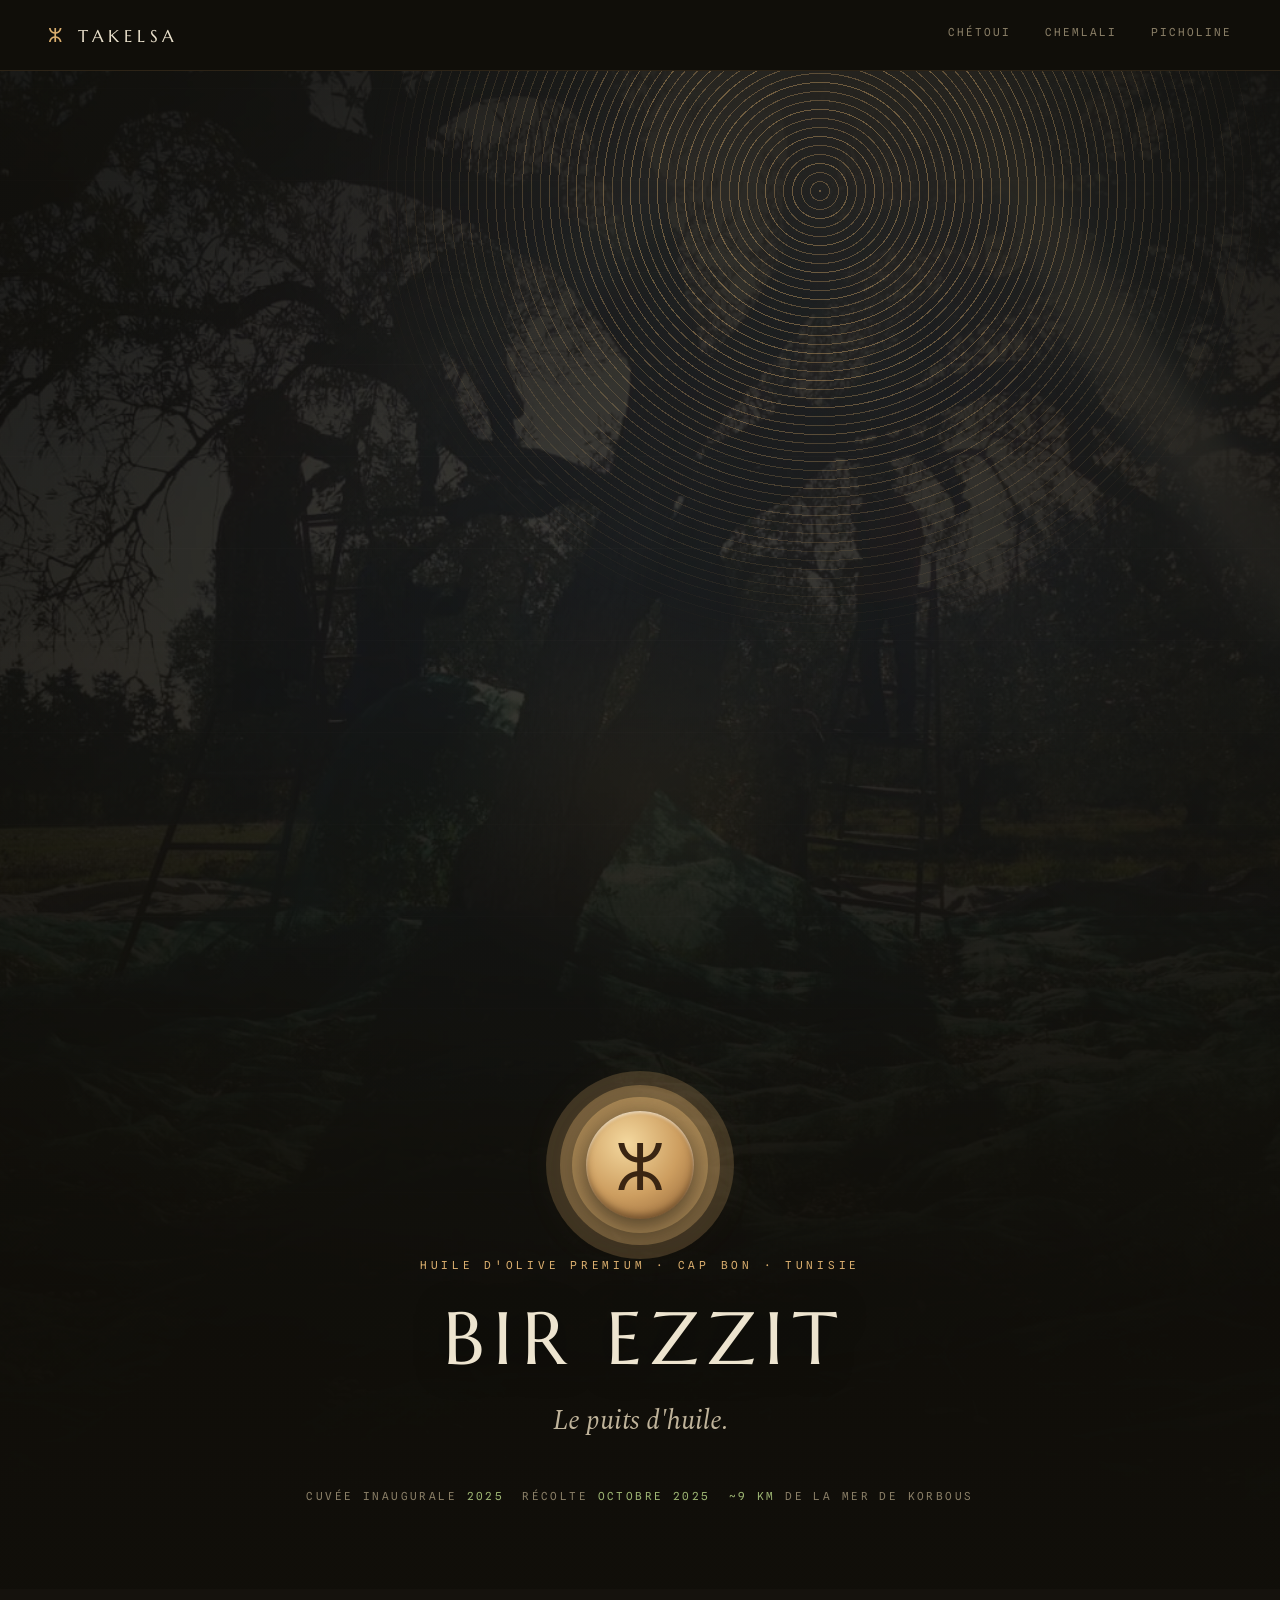
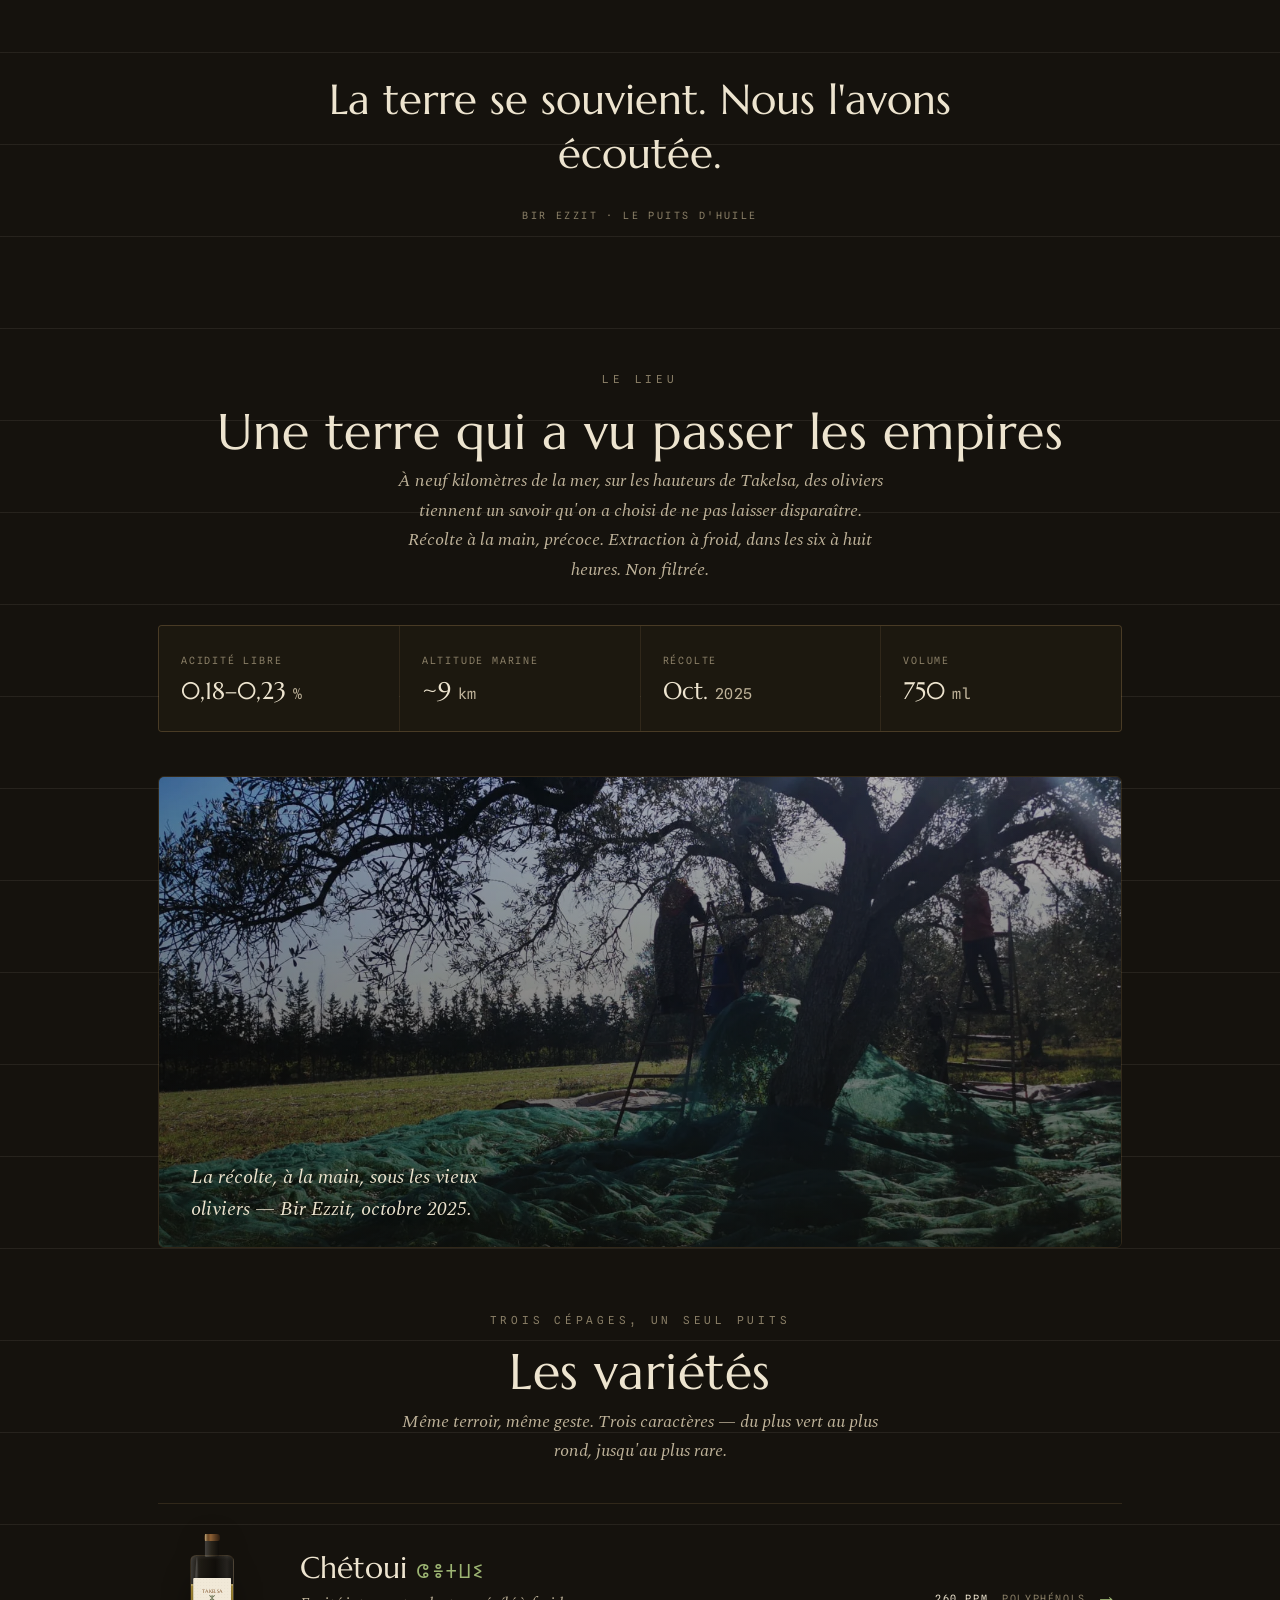
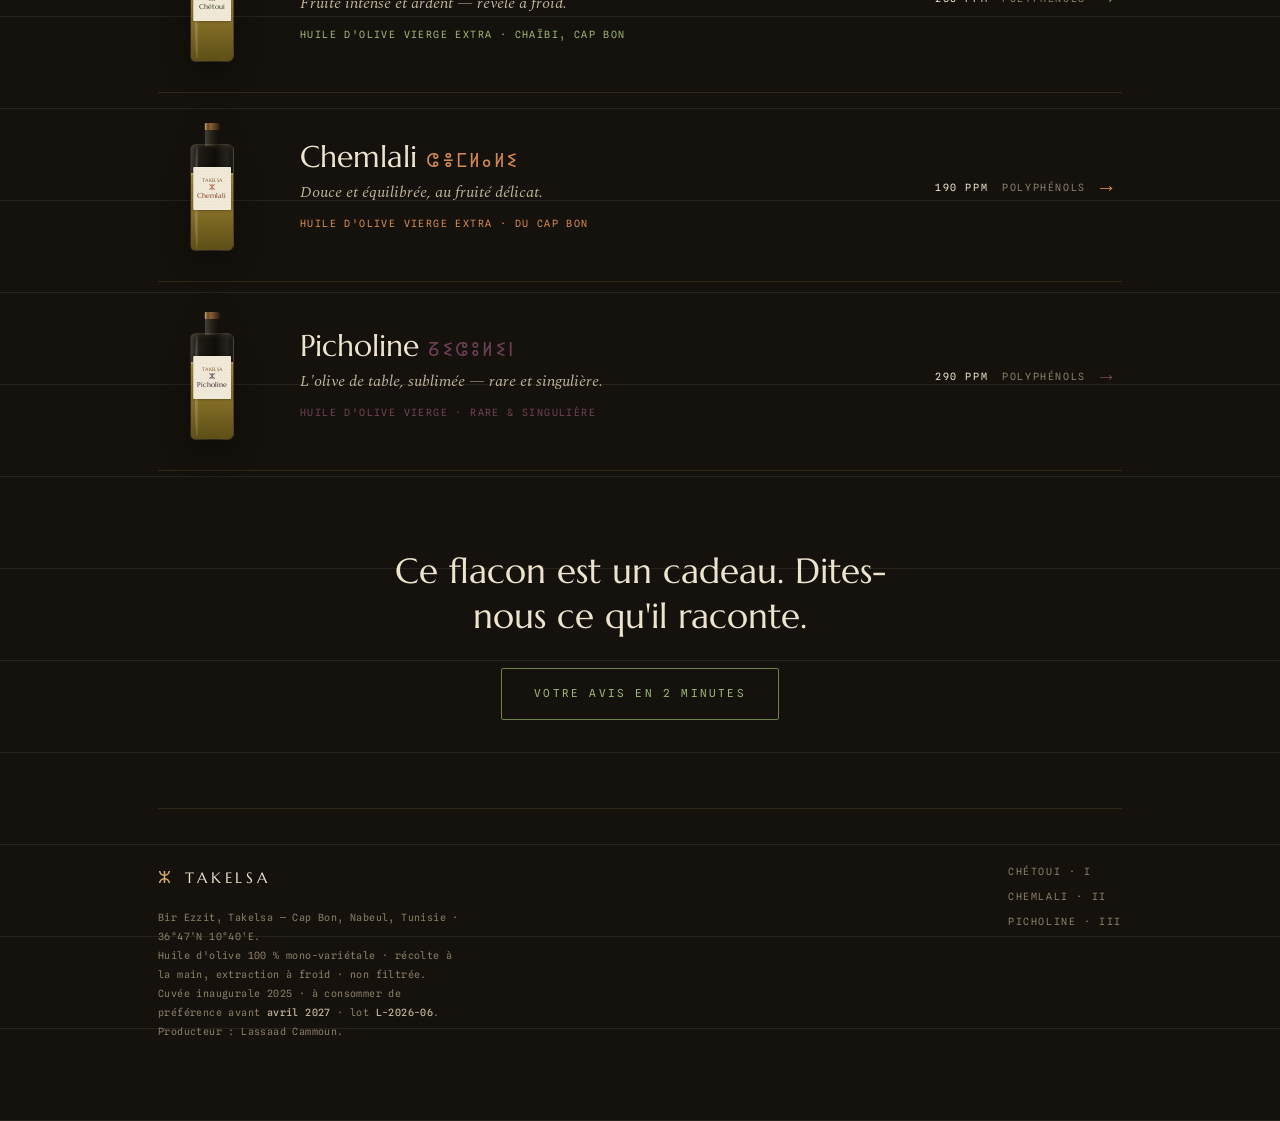
==== commit 6f5a8d8f: "fix(site): site v4 — Chemlali factuel (Sahel/Sfax, pas Cap Bon) + acidite par variete (0,18/0,18/0,2" ====
--- a/index.html
+++ b/index.html
@@ -107,7 +107,7 @@
           <div class="go"><span class="poly">190 ppm</span><span>polyphénols</span><span class="arr">→</span></div>
         </a>
 
-        <a class="varrow" href="picholine.html" style="--vacc:#8A5A78">
+        <a class="varrow" href="picholine.html" style="--vacc:#6E4055">
           <div class="bottle mini" style="--cepage:var(--var-picholine);--cepage-lo:#341C30">
             <div class="cap"></div><div class="neck"></div>
             <div class="glass"><div class="oil"></div></div><div class="sheen"></div>
--- a/site.css
+++ b/site.css
@@ -39,8 +39,8 @@
 /* accents par cépage, relevés juste assez pour vivre sur le sombre — vrais tons canon */
 body[data-cepage="chetoui"] { --acc:#9DB573; --acc-deep:#6E8347; }
 body[data-cepage="chemlali"]{ --acc:#D58A52; --acc-deep:#A85F30; }
-/* Picholine = VRAI prune #4A2A42 relevé — aubergine/plum, jamais rose */
-body[data-cepage="picholine"]{ --acc:#8A5A78; --acc-deep:#5C3850; }
+/* Picholine = VRAI prune profond, option B aubergine/mûre (choix PO 17/06) — jamais rose */
+body[data-cepage="picholine"]{ --acc:#6E4055; --acc-deep:#4A2A3A; }
 
 *{box-sizing:border-box;}
 html{scroll-behavior:smooth;}
@@ -281,19 +281,19 @@
 .bottle .oil::before{content:"";position:absolute;top:0;left:0;width:100%;height:.02em;background:rgba(255,255,255,.22);}
 .bottle .sheen{position:absolute;top:.18em;left:13%;width:9%;height:.8em;background:linear-gradient(90deg,rgba(255,255,255,.26),transparent);z-index:3;border-radius:50%;}
 /* étiquette face, scellée sur le verre */
-.bottle .label{position:absolute;left:50%;top:.345em;transform:translateX(-50%);width:.78em;height:.4em;z-index:3;
+.bottle .label{position:absolute;left:50%;top:.345em;transform:translateX(-50%);width:.295em;height:.4em;z-index:3;
   background:var(--bone);background-image:radial-gradient(rgba(26,22,17,.03) .5px,transparent .5px);background-size:3px 3px;
   border-radius:.008em;box-shadow:0 .004em .02em rgba(0,0,0,.35);display:flex;flex-direction:column;align-items:center;justify-content:center;
-  text-align:center;color:var(--ink);padding:.03em .02em;overflow:hidden;}
-.bottle .label .wm{font-family:var(--font-display);font-size:.05em;letter-spacing:.14em;text-indent:.14em;color:#7E5128;line-height:1;}
-.bottle .label .pm{font-family:var(--font-sans);font-weight:600;font-size:.02em;letter-spacing:.4em;text-indent:.4em;color:var(--ink-soft);margin-top:.012em;}
-.bottle .label .seal{font-family:var(--font-glyph);font-size:.066em;line-height:1;color:var(--cepage);margin:.022em 0 .016em;}
-.bottle .label .vn{font-family:var(--font-display);font-size:.058em;line-height:1;color:var(--cepage-lo);}
-.bottle .label .cl{font-family:var(--font-mono);font-size:.0238em;letter-spacing:.05em;text-transform:uppercase;color:var(--cepage);margin-top:.014em;}
+  text-align:center;color:var(--ink);padding:.02em .01em;overflow:hidden;}
+.bottle .label .wm{font-family:var(--font-display);font-size:.038em;letter-spacing:.07em;text-indent:.07em;color:#7E5128;line-height:1;}
+.bottle .label .pm{font-family:var(--font-sans);font-weight:600;font-size:.015em;letter-spacing:.32em;text-indent:.32em;color:var(--ink-soft);margin-top:.01em;}
+.bottle .label .seal{font-family:var(--font-glyph);font-size:.056em;line-height:1;color:var(--cepage);margin:.016em 0 .012em;}
+.bottle .label .vn{font-family:var(--font-display);font-size:.05em;line-height:1;color:var(--cepage-lo);}
+.bottle .label .cl{font-family:var(--font-mono);font-size:.0205em;letter-spacing:.04em;text-transform:uppercase;color:var(--cepage);margin-top:.012em;}
 /* vignette compacte (accueil) : on garde wm + sceau + nom, on retire les fines lignes */
 .bottle.mini{--bh:128px;filter:drop-shadow(0 8px 14px rgba(0,0,0,.4));}
 .bottle.mini .pm,.bottle.mini .cl{display:none;}
-.bottle.mini .label{height:.36em;}
-.bottle.mini .label .wm{font-size:.055em;}
-.bottle.mini .label .vn{font-size:.07em;}
-.bottle.mini .label .seal{font-size:.08em;margin:.02em 0;}
+.bottle.mini .label{height:.34em;}
+.bottle.mini .label .wm{font-size:.04em;}
+.bottle.mini .label .vn{font-size:.056em;}
+.bottle.mini .label .seal{font-size:.066em;margin:.016em 0;}
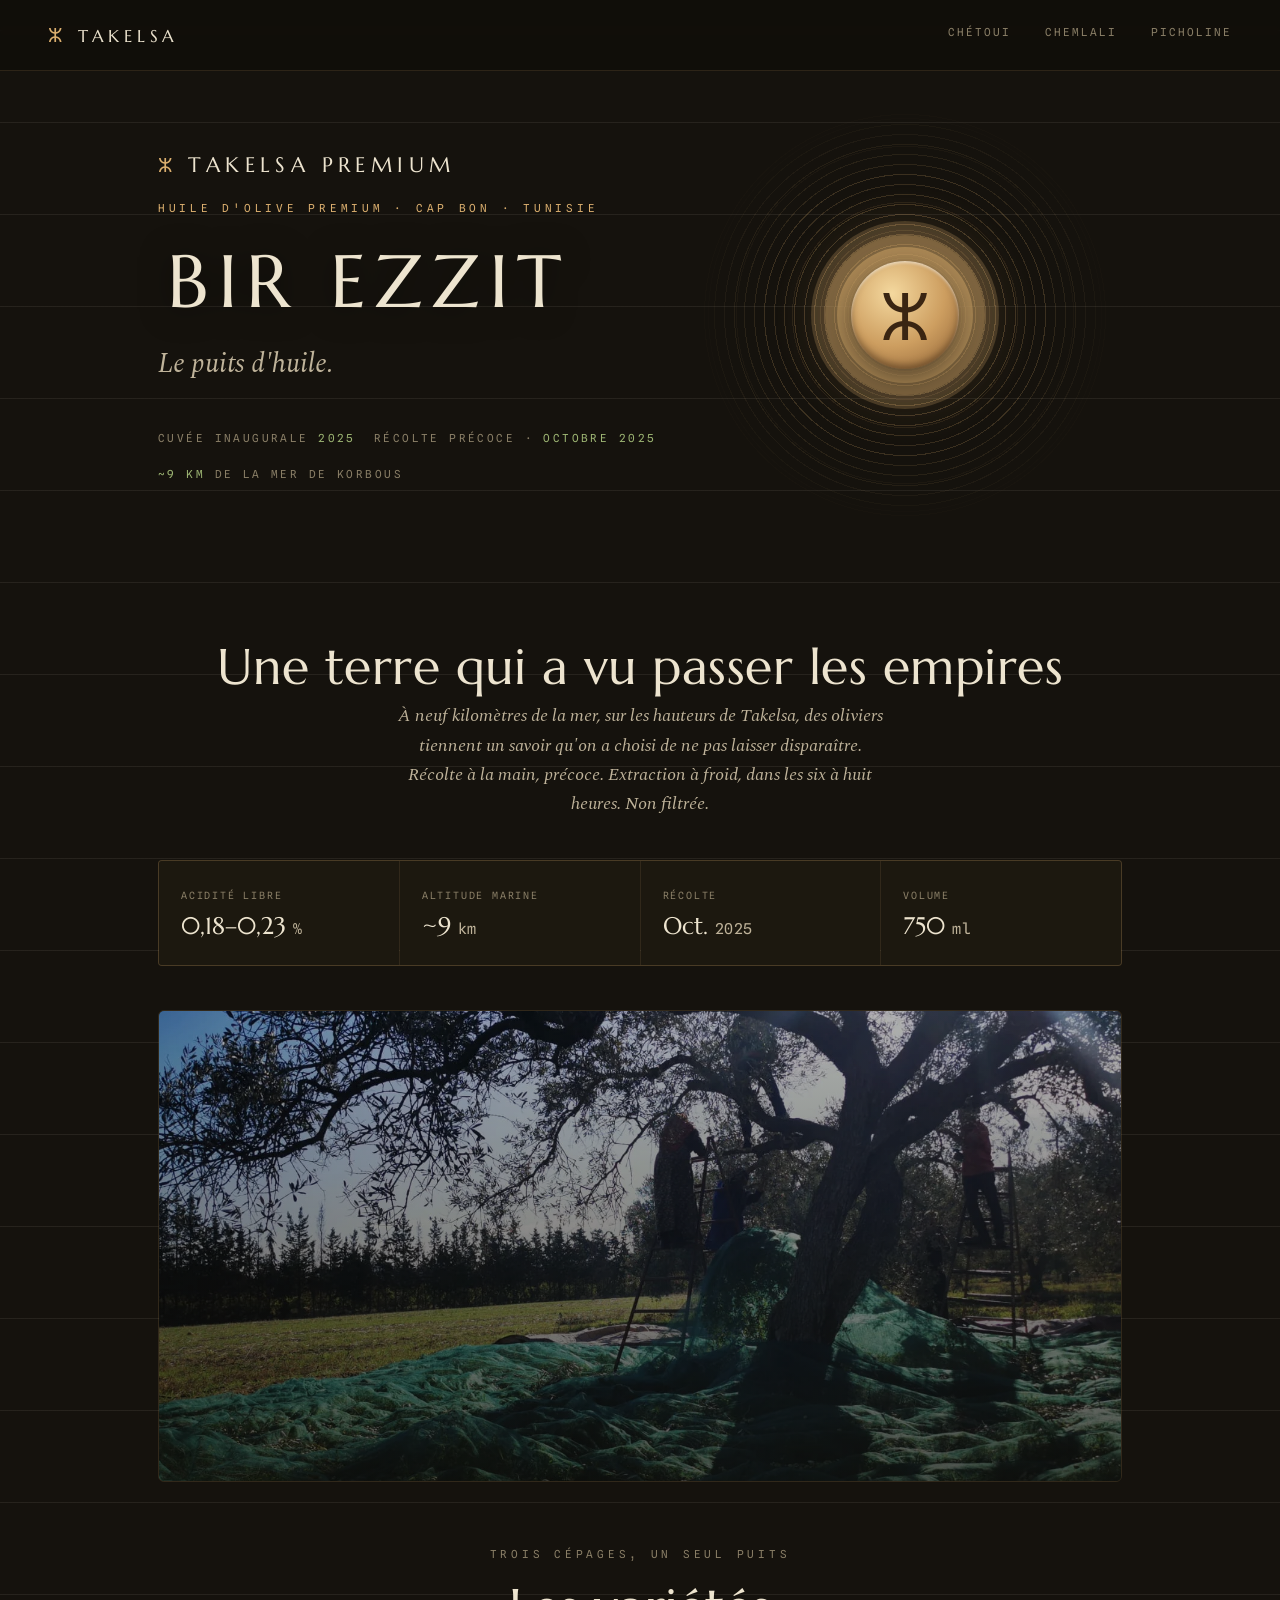
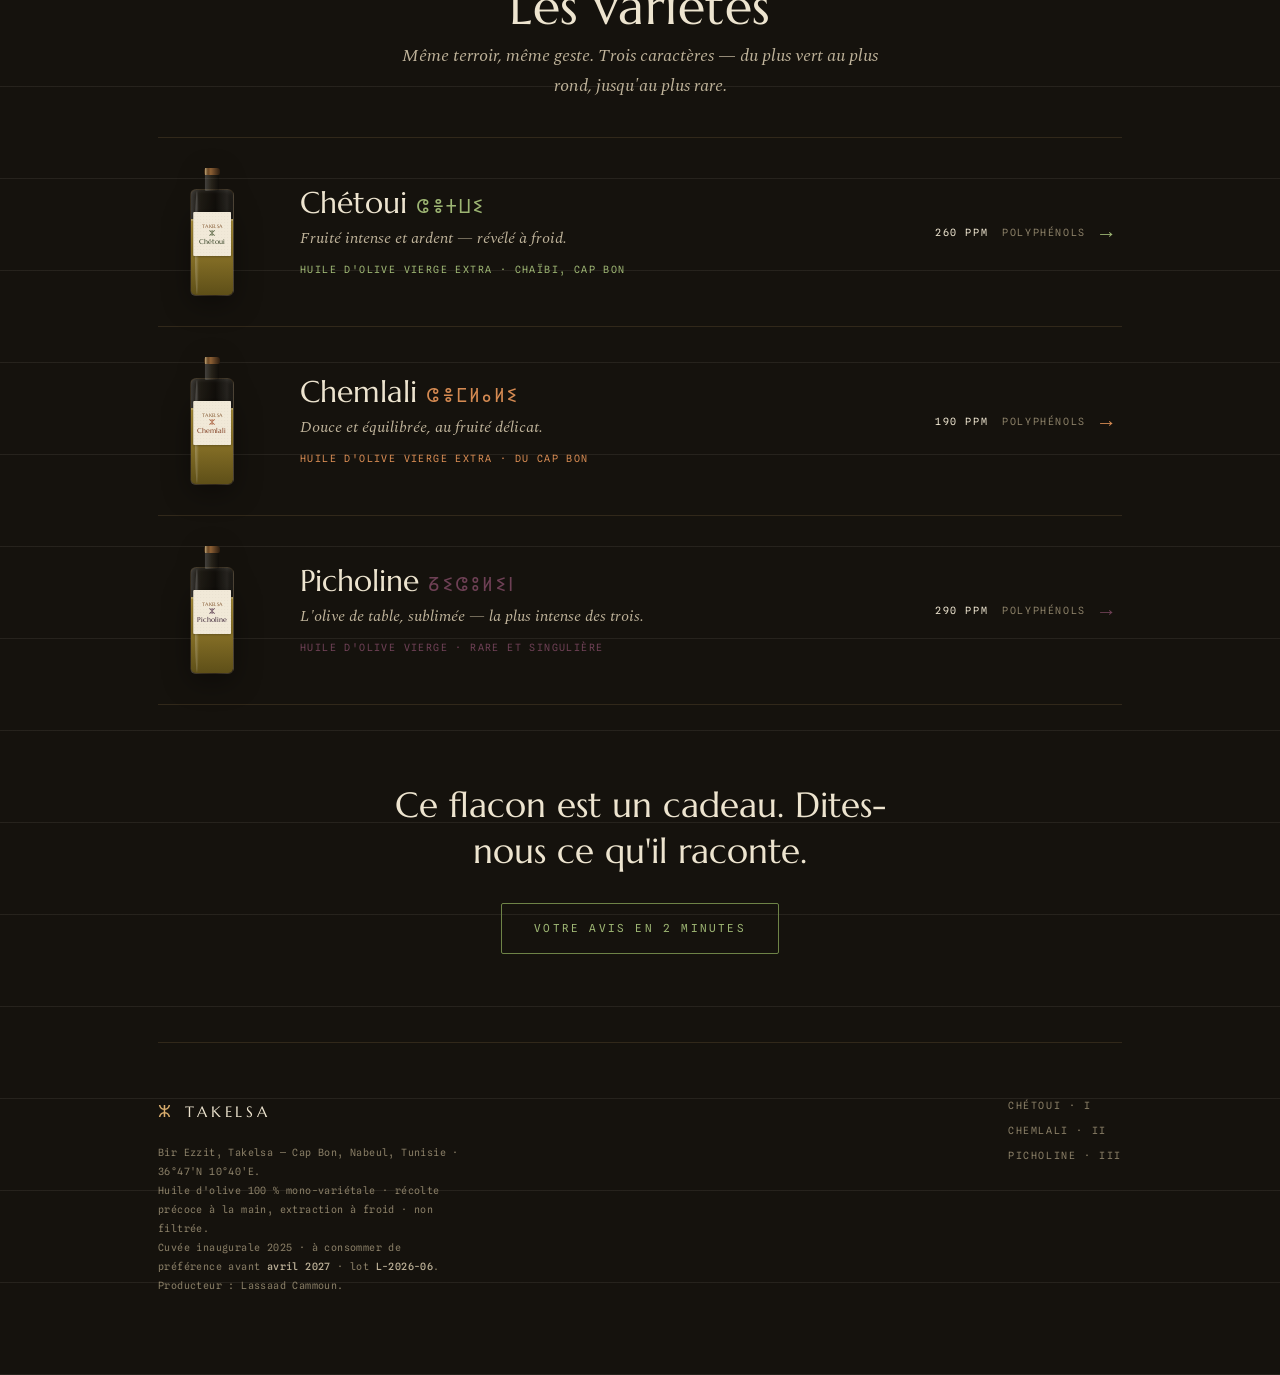
==== commit b2a06533: "feat(site): v5 — marque TAKELSA PREMIUM heros + recolte precoce + accueil degraisse (manifeste/Le li" ====
--- a/index.html
+++ b/index.html
@@ -32,29 +32,23 @@
   <header class="hero">
     <div class="source"></div>
     <div class="puits"></div>
+    <div class="brandmark"><span class="y">ⵣ</span><span class="wm">TAKELSA PREMIUM</span></div>
     <div class="coin">ⵣ</div>
     <div class="eyebrow">Huile d'olive premium · Cap Bon · Tunisie</div>
     <h1 class="display">BIR EZZIT</h1>
     <div class="lede">Le puits d'huile.</div>
     <div class="coords">
       <span>Cuvée inaugurale <b>2025</b></span>
-      <span>Récolte <b>octobre 2025</b></span>
+      <span>Récolte précoce · <b>octobre 2025</b></span>
       <span><b>~9 km</b> de la mer de Korbous</span>
     </div>
   </header>
 
   <div class="wrap">
 
-    <!-- ===== MANIFESTO ===== -->
-    <section class="manifesto reveal">
-      <p>La terre se souvient. Nous l'avons écoutée.</p>
-      <div class="src">Bir Ezzit · le puits d'huile</div>
-    </section>
-
     <!-- ===== TERROIR ===== -->
     <section>
       <div class="shead reveal">
-        <span class="eyebrow dim">Le lieu</span>
         <h2 class="display">Une terre qui a vu passer les empires</h2>
         <p class="sub">À neuf kilomètres de la mer, sur les hauteurs de Takelsa, des oliviers tiennent un savoir qu'on a choisi de ne pas laisser disparaître. Récolte à la main, précoce. Extraction à froid, dans les six à huit heures. Non filtrée.</p>
       </div>
@@ -66,7 +60,6 @@
       </div>
       <div class="landband reveal">
         <img src="img/verger-lieu.webp" alt="Oliviers du Cap Bon à la récolte, filets étendus, octobre 2025" loading="lazy" />
-        <div class="cap">La récolte, à la main, sous les vieux oliviers — Bir Ezzit, octobre 2025.</div>
       </div>
     </section>
 
@@ -115,8 +108,8 @@
           </div>
           <div class="meta">
             <div class="nm">Picholine<span class="tif">ⵒⵉⵛⵓⵍⵉⵏ</span></div>
-            <div class="ln">L'olive de table, sublimée — rare et singulière.</div>
-            <div class="cl">Huile d'Olive Vierge · rare &amp; singulière</div>
+            <div class="ln">L'olive de table, sublimée — la plus intense des trois.</div>
+            <div class="cl">Huile d'Olive Vierge · rare et singulière</div>
           </div>
           <div class="go"><span class="poly">290 ppm</span><span>polyphénols</span><span class="arr">→</span></div>
         </a>
@@ -136,7 +129,7 @@
           <div class="brand"><span class="y">ⵣ</span><span class="wm">TAKELSA</span></div>
           <p class="legal" style="margin-top:18px">
             Bir Ezzit, Takelsa — Cap Bon, Nabeul, Tunisie · 36°47′N 10°40′E.<br>
-            Huile d'olive 100 % mono-variétale · récolte à la main, extraction à froid · non filtrée.<br>
+            Huile d'olive 100 % mono-variétale · récolte précoce à la main, extraction à froid · non filtrée.<br>
             Cuvée inaugurale 2025 · à consommer de préférence avant <b>avril 2027</b> · lot <b>L-2026-06</b>.<br>
             Producteur : Lassaad Cammoun.
           </p>
--- a/site.css
+++ b/site.css
@@ -39,8 +39,8 @@
 /* accents par cépage, relevés juste assez pour vivre sur le sombre — vrais tons canon */
 body[data-cepage="chetoui"] { --acc:#9DB573; --acc-deep:#6E8347; }
 body[data-cepage="chemlali"]{ --acc:#D58A52; --acc-deep:#A85F30; }
-/* Picholine = VRAI prune profond, option B aubergine/mûre (choix PO 17/06) — jamais rose */
-body[data-cepage="picholine"]{ --acc:#6E4055; --acc-deep:#4A2A3A; }
+/* Picholine = prune profond, option A (choix PO 18/06, cf prune-comparatif) — jamais rose */
+body[data-cepage="picholine"]{ --acc:#7A4A60; --acc-deep:#5A3447; }
 
 *{box-sizing:border-box;}
 html{scroll-behavior:smooth;}
@@ -107,6 +107,9 @@
     0 0 0 13px transparent, 0 0 0 14px rgba(218,174,110,.5),
     0 0 0 25px transparent, 0 0 0 26px rgba(218,174,110,.34),
     0 0 0 39px transparent, 0 0 0 40px rgba(218,174,110,.22);}
+.hero .brandmark{position:relative;display:flex;align-items:baseline;gap:11px;margin-bottom:24px;flex-wrap:nowrap;}
+.hero .brandmark .y{font-family:var(--font-glyph);font-size:19px;color:var(--copper-hi);line-height:1;}
+.hero .brandmark .wm{font-family:var(--font-display);font-size:clamp(1rem,2vw,1.3rem);letter-spacing:.26em;text-indent:.26em;color:var(--on-soil);line-height:1;white-space:nowrap;}
 .hero .eyebrow{position:relative;margin-bottom:26px;color:var(--copper-hi);}
 .hero h1{position:relative;font-family:var(--font-display);font-weight:400;font-size:clamp(2.4rem,7vw,4.6rem);
   letter-spacing:.12em;text-indent:.12em;margin:0;color:var(--on-soil);white-space:nowrap;text-shadow:0 2px 30px rgba(0,0,0,.5);}
@@ -122,6 +125,7 @@
   html.js .hero .puits{animation:wellopen 2.6s cubic-bezier(.16,.7,.18,1) both;}
   html.js .hero .source{animation:sourcebloom 3s ease-out both;}
   html.js .hero .coin{animation:coinrise 1.1s cubic-bezier(.2,.7,.2,1) .55s both;}
+  html.js .hero .brandmark{animation:fadeup .9s ease-out .85s both;}
   html.js .hero .eyebrow{animation:fadeup .9s ease-out 1.05s both;}
   html.js .hero h1{animation:fadeup 1s ease-out 1.25s both;}
   html.js .hero .lede{animation:fadeup 1s ease-out 1.45s both;}
@@ -260,6 +264,18 @@
 
 /* ---- desktop : axe central unifié, on resserre, on comble les vides (mobile intact) ---- */@media (min-width:861px){
   :root{--maxw:1060px;}
+  /* HÉROS DESKTOP — composition ASYMÉTRIQUE (texte à gauche, le signe/puits à droite), fond sombre uni #15120D, hauteur au contenu, zéro vide. Mobile intact. */
+  .hero{max-width:var(--maxw);margin:0 auto;min-height:440px;padding:84px clamp(20px,5vw,48px) 76px;text-align:left;align-items:flex-start;justify-content:center;overflow:hidden;}
+  .hero::before,.hero::after{display:none;}
+  .hero > .brandmark,.hero > .eyebrow,.hero > h1,.hero > .lede,.hero > .coords{max-width:52%;}
+  .hero h1{white-space:nowrap;}
+  .hero .coords{justify-content:flex-start;}
+  /* le signe — à droite ; ⵣ centré, puits SOBRE (anneaux fins ~.30/.15), animé mais discret */
+  .hero .coin{position:absolute;left:calc(75% - 54px);top:calc(50% - 54px);margin:0;}
+  .hero .puits{position:absolute;left:75%;top:50%;width:min(34vw,420px);height:min(34vw,420px);opacity:1;
+    background:repeating-radial-gradient(circle at center, rgba(218,174,110,.30) 0 1px, transparent 1px 10px),repeating-radial-gradient(circle at center, rgba(218,174,110,.15) 0 1px, transparent 1px 28px);}
+  .hero .source{position:absolute;left:75%;top:50%;width:min(22vw,300px);height:min(22vw,300px);
+    background:radial-gradient(circle at center, rgba(218,174,110,.16), rgba(218,174,110,0) 66%);}
   .shead{text-align:center;}
   .shead .sub{margin-left:auto;margin-right:auto;}
   .manifesto p{max-width:20ch;}
